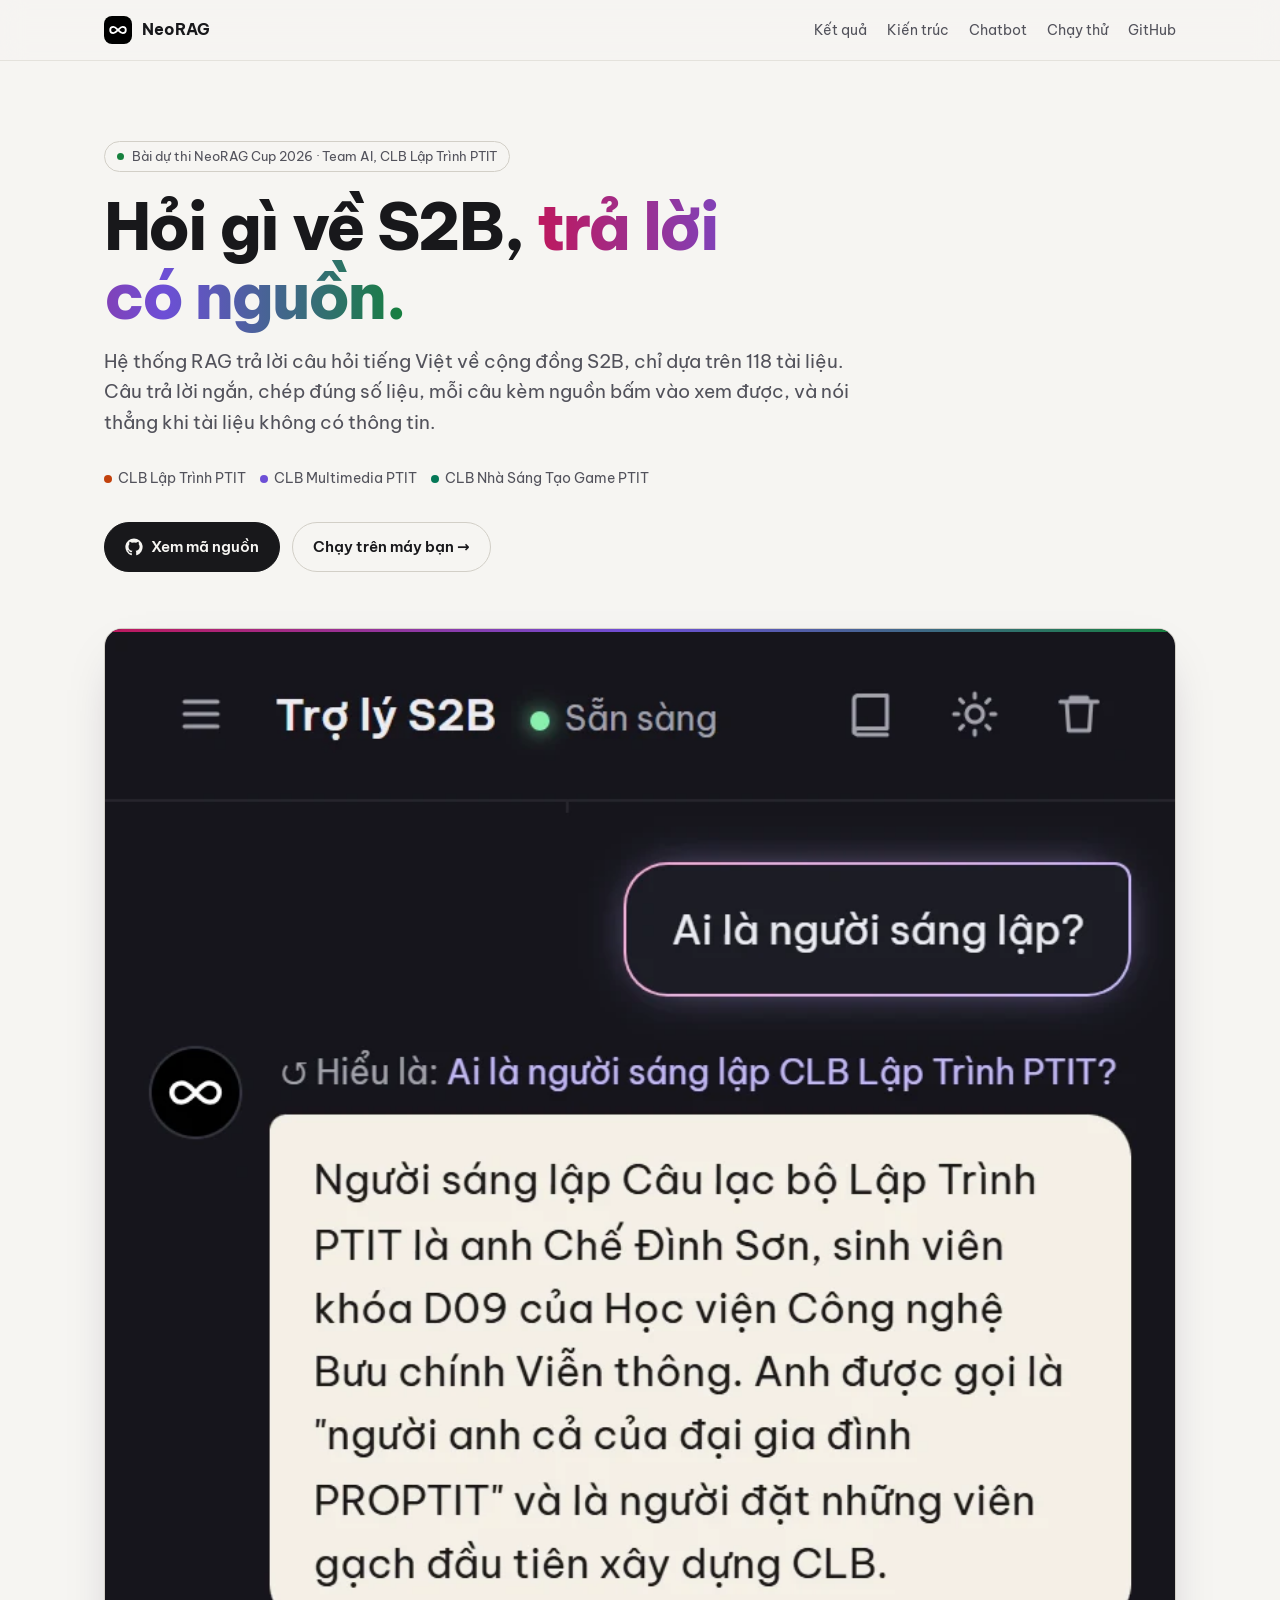
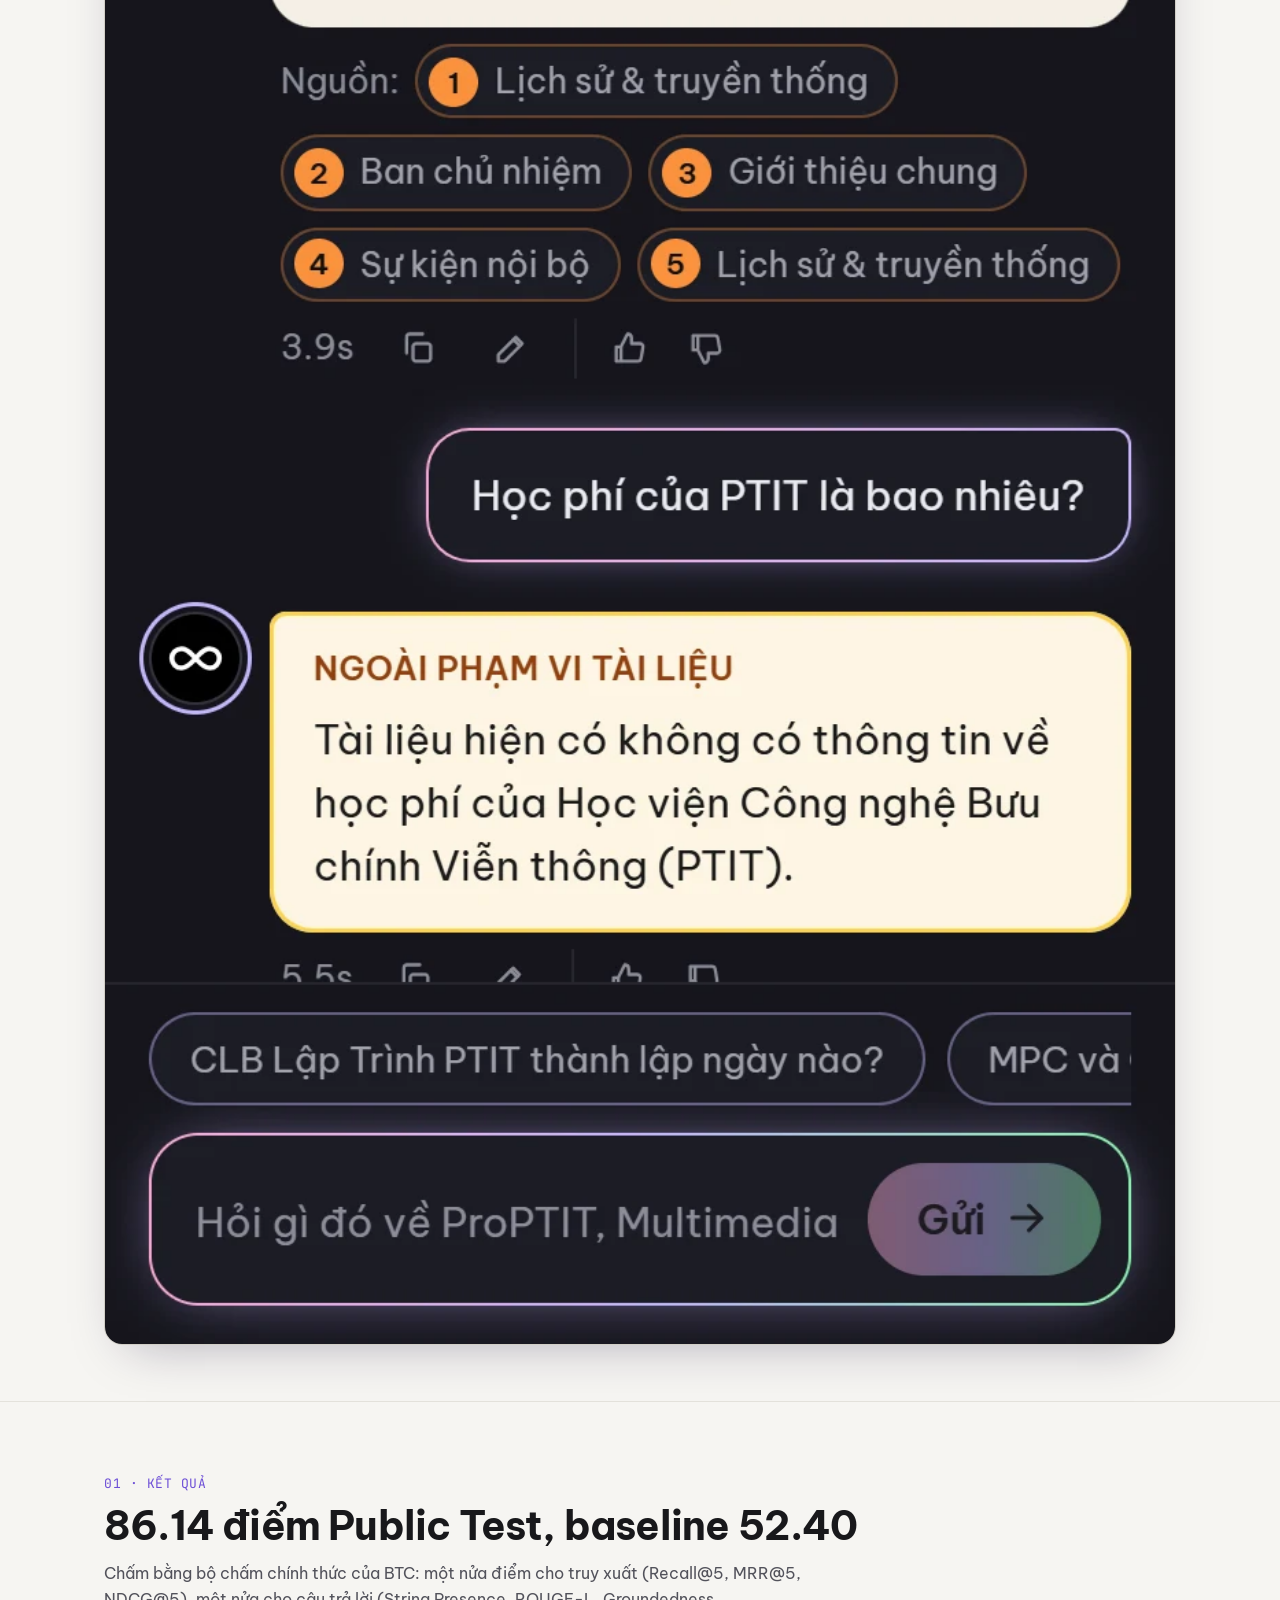
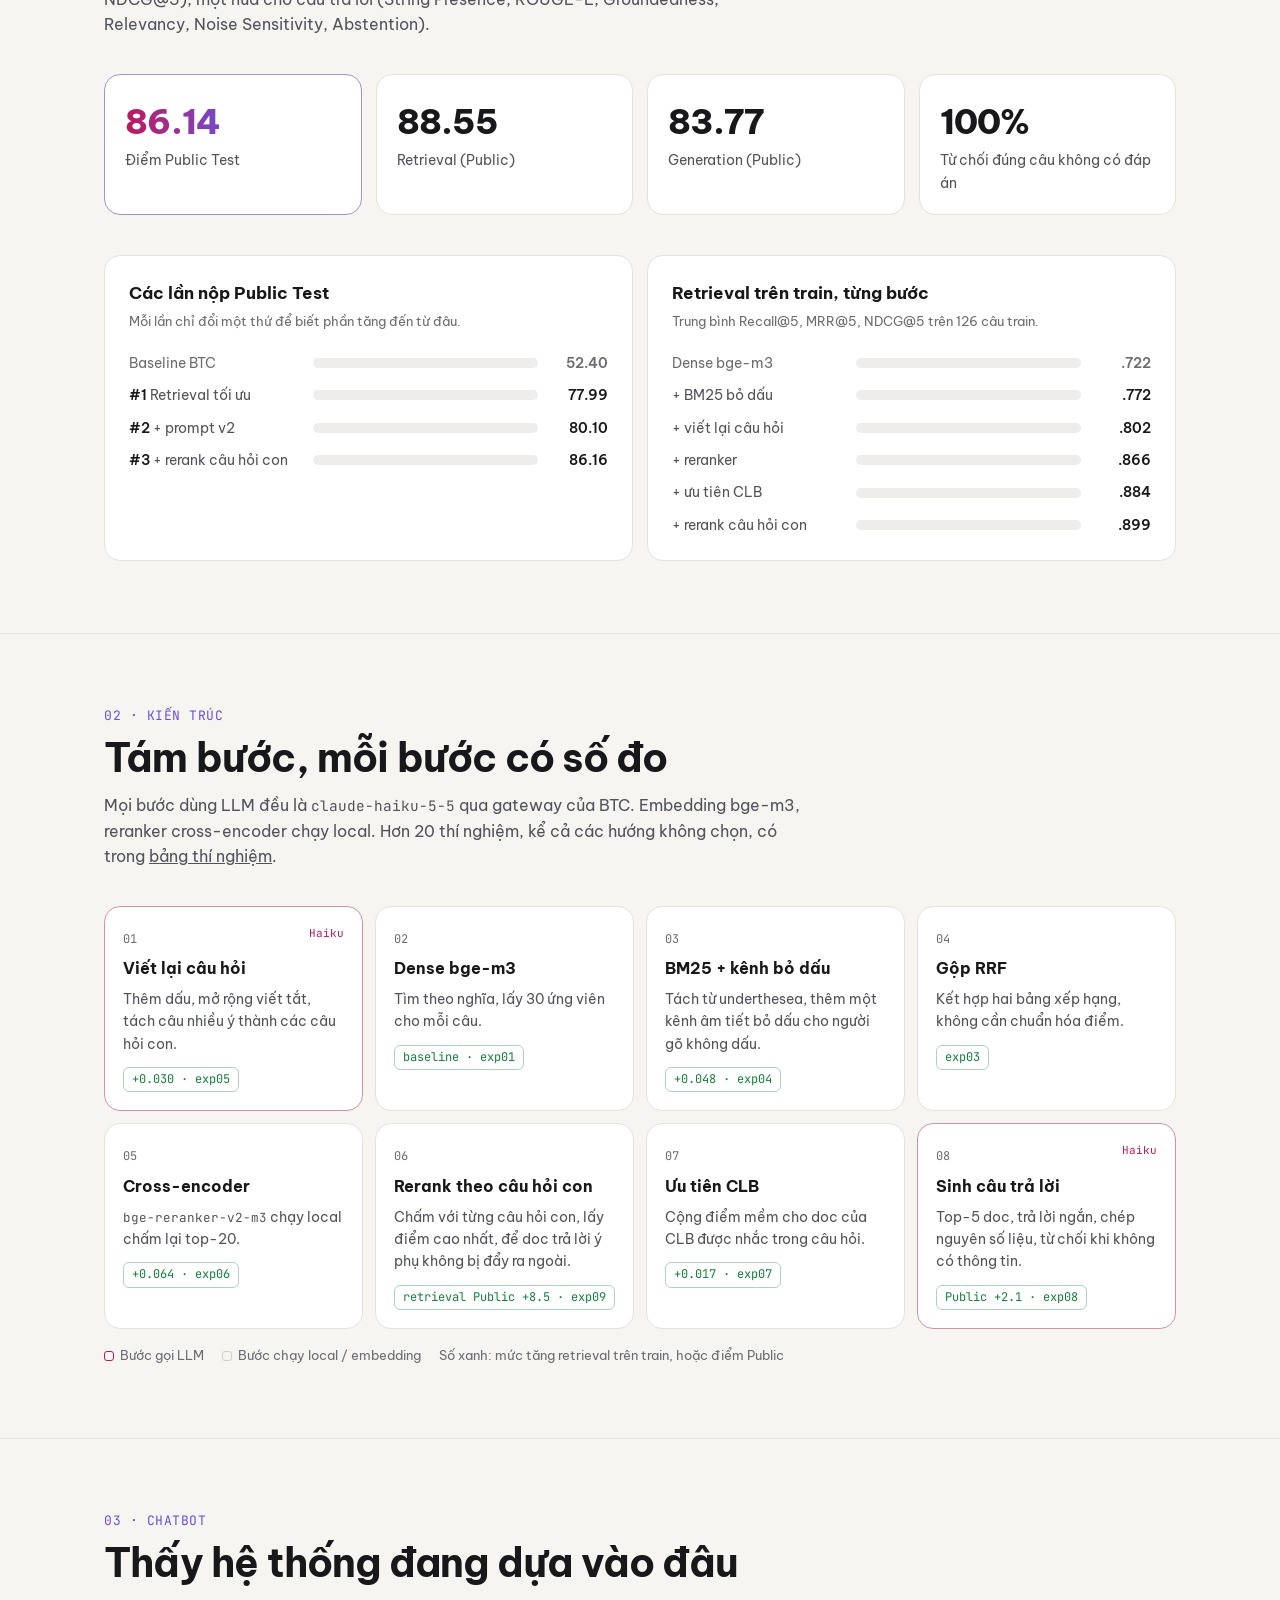
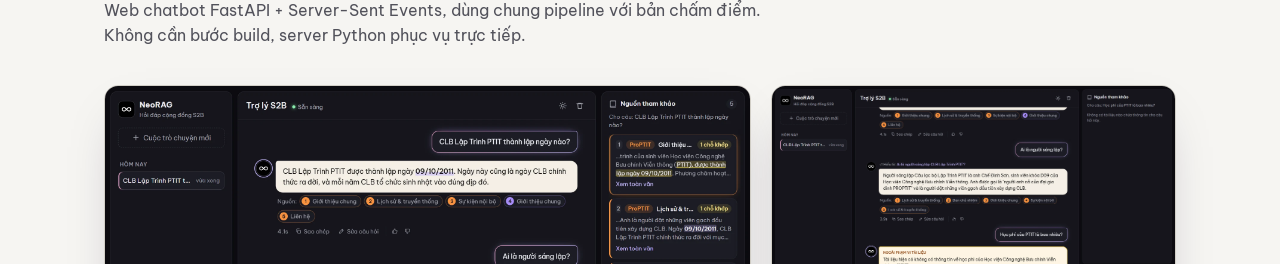
==== docs/index.html @ 8b5085a8 "docs(site): add GitHub Pages landing page with results, architecture and chatbot screenshots" ====
<!doctype html>
<html lang="vi">
<head>
  <meta charset="utf-8">
  <meta name="viewport" content="width=device-width, initial-scale=1">
  <title>NeoRAG · Hỏi đáp cộng đồng S2B</title>
  <meta name="description" content="Hệ thống RAG trả lời câu hỏi tiếng Việt về cộng đồng S2B (ProPTIT, MPC, GCC). Bài dự thi NeoRAG Cup 2026: 86.14 điểm Public Test.">
  <meta property="og:title" content="NeoRAG · Hỏi đáp cộng đồng S2B">
  <meta property="og:description" content="Hybrid retrieval + reranker + Haiku. Public Test 86.14 (baseline 52.40). Chatbot có nguồn trích dẫn, hiểu câu hỏi nối tiếp, từ chối khi không có thông tin.">
  <meta property="og:image" content="site/img/followup.webp">
  <link rel="preconnect" href="https://fonts.googleapis.com">
  <link rel="preconnect" href="https://fonts.gstatic.com" crossorigin>
  <link href="https://fonts.googleapis.com/css2?family=Be+Vietnam+Pro:wght@400;500;600;700;800&family=JetBrains+Mono:wght@400;500&display=swap" rel="stylesheet">
  <!-- Trang tĩnh cho GitHub Pages (Settings → Pages → main /docs). Màu và font dùng lại từ app/static/styles.css. -->
  <style>
    :root {
      --bg: #0b0b0f;
      --panel: #15151c;
      --panel-2: #1b1b24;
      --border: #26262f;
      --border-strong: #34343f;
      --text: #ececf1;
      --text-dim: #a1a1ad;
      --text-mute: #8e8e9c;
      --pink: #f9a8d4;
      --violet: #c4b5fd;
      --mint: #86efac;
      --accent: linear-gradient(90deg, var(--pink), var(--violet), var(--mint));
      --club-proptit: #fb923c;
      --club-mpc: #a78bfa;
      --club-gcc: #34d399;
      --bar-base: #3a3a46;
      --bar: #c4b5fd;
      --code-bg: #101016;
      --shadow: 0 20px 60px -20px rgba(0, 0, 0, 0.7);
      --r: 16px;
      --font: "Be Vietnam Pro", system-ui, -apple-system, "Segoe UI", Roboto, sans-serif;
      --mono: "JetBrains Mono", ui-monospace, Consolas, monospace;
      color-scheme: dark;
    }
    @media (prefers-color-scheme: light) {
      :root {
        --bg: #f6f5f2;
        --panel: #ffffff;
        --panel-2: #faf9f6;
        --border: #e4e2dc;
        --border-strong: #d2cfc7;
        --text: #18181b;
        --text-dim: #52525b;
        --text-mute: #6b6b74;
        --violet: #6d4fd6;
        --mint: #15803d;
        --pink: #be185d;
        --club-proptit: #c2410c;
        --club-mpc: #6d4fd6;
        --club-gcc: #047857;
        --bar-base: #d4d2cb;
        --bar: #6d4fd6;
        --code-bg: #f1efe9;
        --shadow: 0 20px 50px -24px rgba(30, 20, 60, 0.35);
        color-scheme: light;
      }
    }

    * { box-sizing: border-box; }
    html { scroll-behavior: smooth; }
    body {
      margin: 0;
      background: var(--bg);
      color: var(--text);
      font-family: var(--font);
      font-size: 16px;
      line-height: 1.6;
      -webkit-font-smoothing: antialiased;
    }
    a { color: inherit; }
    img { max-width: 100%; height: auto; display: block; }
    .wrap { max-width: 1120px; margin: 0 auto; padding: 0 24px; }

    /* ---------- Thanh điều hướng ---------- */
    .nav {
      position: sticky; top: 0; z-index: 10;
      backdrop-filter: blur(12px);
      background: color-mix(in srgb, var(--bg) 82%, transparent);
      border-bottom: 1px solid var(--border);
    }
    .nav .wrap { display: flex; align-items: center; gap: 24px; height: 60px; }
    .logo { display: flex; align-items: center; gap: 10px; font-weight: 700; text-decoration: none; }
    .logo svg { width: 28px; height: 28px; padding: 5px; border-radius: 8px; background: #000; fill: none; stroke: #fff; stroke-width: 2.4; }
    .nav-links { display: flex; gap: 20px; margin-left: auto; font-size: 14px; }
    .nav-links a { color: var(--text-dim); text-decoration: none; }
    .nav-links a:hover { color: var(--text); }

    /* ---------- Hero ---------- */
    .hero { padding: 80px 0 56px; }
    .eyebrow {
      display: inline-flex; align-items: center; gap: 8px;
      font-size: 13px; color: var(--text-dim);
      border: 1px solid var(--border-strong); border-radius: 999px; padding: 4px 12px;
    }
    .eyebrow .dot { width: 7px; height: 7px; border-radius: 50%; background: var(--mint); }
    h1 {
      font-size: clamp(36px, 6vw, 64px); line-height: 1.08; letter-spacing: -0.03em;
      margin: 20px 0 16px; font-weight: 800; max-width: 14ch;
    }
    h1 .grad { background: var(--accent); -webkit-background-clip: text; background-clip: text; color: transparent; }
    .lead { font-size: 19px; color: var(--text-dim); max-width: 58ch; margin: 0 0 28px; }
    .clubs { display: inline-flex; gap: 14px; flex-wrap: wrap; font-size: 14px; color: var(--text-dim); margin-bottom: 32px; }
    .clubs span::before { content: ""; display: inline-block; width: 8px; height: 8px; border-radius: 50%; margin-right: 6px; background: var(--c); }
    .cta { display: flex; gap: 12px; flex-wrap: wrap; }
    .btn {
      display: inline-flex; align-items: center; gap: 8px;
      padding: 12px 20px; border-radius: 999px; font-weight: 600; font-size: 15px; text-decoration: none;
      border: 1px solid var(--border-strong); transition: border-color .15s, transform .15s;
    }
    .btn:hover { border-color: var(--text-mute); transform: translateY(-1px); }
    .btn.primary { background: var(--text); color: var(--bg); border-color: var(--text); }
    .btn svg { width: 18px; height: 18px; }

    .hero-shot {
      margin-top: 56px; border-radius: 18px; overflow: hidden;
      border: 1px solid var(--border-strong); box-shadow: var(--shadow);
      position: relative;
    }
    .hero-shot::before {
      content: ""; position: absolute; inset: 0 0 auto 0; height: 3px; background: var(--accent);
    }

    /* ---------- Section ---------- */
    section { padding: 72px 0; border-top: 1px solid var(--border); }
    .kicker { font-family: var(--mono); font-size: 13px; color: var(--violet); letter-spacing: 0.04em; }
    h2 { font-size: clamp(28px, 4vw, 40px); letter-spacing: -0.02em; line-height: 1.15; margin: 8px 0 12px; }
    .sub { color: var(--text-dim); max-width: 64ch; margin: 0 0 36px; }

    /* ---------- Kết quả ---------- */
    .stats { display: grid; grid-template-columns: repeat(4, 1fr); gap: 14px; margin-bottom: 40px; }
    .stat { background: var(--panel); border: 1px solid var(--border); border-radius: var(--r); padding: 20px; }
    .stat .v { font-size: 34px; font-weight: 800; letter-spacing: -0.02em; font-variant-numeric: tabular-nums; }
    .stat .l { color: var(--text-dim); font-size: 14px; }
    .stat.hl { border-color: color-mix(in srgb, var(--violet) 55%, var(--border)); }
    .stat.hl .v { background: var(--accent); -webkit-background-clip: text; background-clip: text; color: transparent; }

    .card { background: var(--panel); border: 1px solid var(--border); border-radius: var(--r); padding: 24px; }
    .card h3 { margin: 0 0 4px; font-size: 17px; }
    .card .note { color: var(--text-mute); font-size: 13px; margin: 0 0 20px; }
    .bars { display: grid; gap: 10px; }
    .bar-row { display: grid; grid-template-columns: 210px 1fr 56px; gap: 14px; align-items: center; font-size: 14px; }
    .bar-row .name { color: var(--text-dim); }
    .bar-row .name b { color: var(--text); font-weight: 600; }
    .track { height: 10px; border-radius: 999px; background: color-mix(in srgb, var(--bar-base) 40%, transparent); overflow: hidden; }
    .fill { height: 100%; width: var(--w); border-radius: 999px; background: var(--bar-base); }
    .bar-row.final .fill { background: var(--accent); }
    .bar-row .num { text-align: right; font-variant-numeric: tabular-nums; font-weight: 600; }
    .bar-row.base .num, .bar-row.base .name { color: var(--text-mute); }
    .two { display: grid; grid-template-columns: 1fr 1fr; gap: 14px; }
    .two .bar-row { grid-template-columns: 170px 1fr 56px; }

    /* ---------- Kiến trúc ---------- */
    .flow { display: grid; grid-template-columns: repeat(4, 1fr); gap: 12px; counter-reset: step; }
    .step {
      background: var(--panel); border: 1px solid var(--border); border-radius: var(--r);
      padding: 18px; position: relative; counter-increment: step;
    }
    .step::before {
      content: counter(step, decimal-leading-zero); font-family: var(--mono); font-size: 12px; color: var(--text-mute);
    }
    .step h4 { margin: 6px 0 6px; font-size: 16px; }
    .step p { margin: 0; color: var(--text-dim); font-size: 14px; }
    .step .delta {
      display: inline-block; margin-top: 12px; font-family: var(--mono); font-size: 12px;
      color: var(--mint); border: 1px solid color-mix(in srgb, var(--mint) 35%, transparent); border-radius: 6px; padding: 2px 8px;
    }
    .step.llm { border-color: color-mix(in srgb, var(--pink) 40%, var(--border)); }
    .step.llm .tag { float: right; font-size: 11px; color: var(--pink); font-family: var(--mono); }
    .legend { display: flex; gap: 18px; flex-wrap: wrap; font-size: 13px; color: var(--text-mute); margin-top: 16px; }
    .legend i { display: inline-block; width: 10px; height: 10px; border-radius: 3px; margin-right: 6px; vertical-align: -1px; border: 1px solid var(--c); }

    /* ---------- Chatbot ---------- */
    .gallery { display: grid; grid-template-columns: 1.6fr 1fr; gap: 20px; align-items: start; }
    figure { margin: 0; }
    figure img { border-radius: 14px; border: 1px solid var(--border-strong); box-shadow: var(--shadow); }
    figcaption { margin-top: 12px; font-size: 14px; color: var(--text-dim); }
    figcaption b { color: var(--text); }
    .stack { display: grid; gap: 20px; }
    .phone { display: grid; grid-template-columns: 220px 1fr; gap: 24px; align-items: center; }
    .phone img { border-radius: 26px; }
    .feat { list-style: none; padding: 0; margin: 0; display: grid; gap: 12px; }
    .feat li { padding-left: 26px; position: relative; color: var(--text-dim); font-size: 15px; }
    .feat li::before { content: ""; position: absolute; left: 0; top: 8px; width: 12px; height: 12px; border-radius: 4px; background: var(--accent); }
    .feat b { color: var(--text); font-weight: 600; }
    .lat { margin-top: 28px; }
    table { width: 100%; border-collapse: collapse; font-size: 14px; }
    th, td { text-align: left; padding: 10px 12px; border-bottom: 1px solid var(--border); }
    th { color: var(--text-mute); font-weight: 500; }
    td.n { font-variant-numeric: tabular-nums; white-space: nowrap; }

    /* ---------- Chạy thử ---------- */
    .run { display: grid; grid-template-columns: repeat(3, 1fr); gap: 14px; }
    .run h3 { font-size: 16px; margin: 0 0 10px; }
    pre {
      margin: 0; background: var(--code-bg); border: 1px solid var(--border); border-radius: 12px;
      padding: 14px 16px; overflow-x: auto; font-family: var(--mono); font-size: 13px; line-height: 1.7;
    }
    pre .c { color: var(--text-mute); }
    .run p { color: var(--text-dim); font-size: 14px; margin: 12px 0 0; overflow-wrap: anywhere; }
    /* ô grid mặc định min-width: auto → khối <pre> dài kéo cột rộng ra ngoài màn hình điện thoại */
    .run > *, .two > *, .gallery > *, .phone > * { min-width: 0; }
    code { font-family: var(--mono); font-size: 0.9em; }

    /* ---------- Footer ---------- */
    footer { border-top: 1px solid var(--border); padding: 40px 0 56px; color: var(--text-mute); font-size: 14px; }
    footer .wrap { display: flex; flex-wrap: wrap; gap: 16px 32px; justify-content: space-between; }
    footer nav { display: flex; flex-wrap: wrap; gap: 8px 20px; }
    footer a { color: var(--text-dim); text-decoration: none; }
    footer a:hover { color: var(--text); }

    /* ---------- Responsive ---------- */
    @media (max-width: 920px) {
      .stats { grid-template-columns: repeat(2, 1fr); }
      .flow { grid-template-columns: repeat(2, 1fr); }
      .gallery, .two, .run { grid-template-columns: 1fr; }
    }
    @media (max-width: 600px) {
      .wrap { padding: 0 16px; }
      .nav-links { display: none; }
      .hero { padding: 48px 0 40px; }
      .hero-shot { margin-top: 40px; }
      .hero-shot img { max-height: 560px; width: 100%; object-fit: cover; object-position: top; }
      .lead { font-size: 17px; }
      section { padding: 56px 0; }
      .flow { grid-template-columns: 1fr; }
      .bar-row, .two .bar-row { grid-template-columns: 1fr 48px; gap: 4px 10px; }
      .bar-row .name { grid-column: 1 / -1; }
      .phone { grid-template-columns: 1fr; }
      .phone img { max-width: 240px; margin: 0 auto; }
      .stat .v { font-size: 28px; }
      th:nth-child(3), td:nth-child(3) { display: none; }
    }
    @media (prefers-reduced-motion: reduce) {
      html { scroll-behavior: auto; }
      .btn { transition: none; }
    }
  </style>
</head>
<body>
  <svg width="0" height="0" style="position:absolute" aria-hidden="true">
    <symbol id="logo" viewBox="0 0 24 24"><path d="M18.2 7.8a4.2 4.2 0 1 1 0 8.4c-2.9 0-4.6-2.6-6.2-4.2-1.6-1.6-3.3-4.2-6.2-4.2a4.2 4.2 0 1 0 0 8.4c2.9 0 4.6-2.6 6.2-4.2 1.6-1.6 3.3-4.2 6.2-4.2Z"/></symbol>
  </svg>

  <header class="nav">
    <div class="wrap">
      <a class="logo" href="#"><svg><use href="#logo"/></svg>NeoRAG</a>
      <nav class="nav-links" aria-label="Mục lục">
        <a href="#ket-qua">Kết quả</a>
        <a href="#kien-truc">Kiến trúc</a>
        <a href="#chatbot">Chatbot</a>
        <a href="#chay-thu">Chạy thử</a>
        <a href="https://github.com/Luffyreals/NeoRAG-Cup-2026">GitHub</a>
      </nav>
    </div>
  </header>

  <main>
    <div class="hero">
      <div class="wrap">
        <span class="eyebrow"><span class="dot"></span>Bài dự thi NeoRAG Cup 2026 · Team AI, CLB Lập Trình PTIT</span>
        <h1>Hỏi gì về S2B, <span class="grad">trả lời có nguồn.</span></h1>
        <p class="lead">Hệ thống RAG trả lời câu hỏi tiếng Việt về cộng đồng S2B, chỉ dựa trên 118 tài liệu. Câu trả lời ngắn, chép đúng số liệu, mỗi câu kèm nguồn bấm vào xem được, và nói thẳng khi tài liệu không có thông tin.</p>
        <div class="clubs">
          <span style="--c: var(--club-proptit)">CLB Lập Trình PTIT</span>
          <span style="--c: var(--club-mpc)">CLB Multimedia PTIT</span>
          <span style="--c: var(--club-gcc)">CLB Nhà Sáng Tạo Game PTIT</span>
        </div>
        <div class="cta">
          <a class="btn primary" href="https://github.com/Luffyreals/NeoRAG-Cup-2026">
            <svg viewBox="0 0 24 24" fill="currentColor" aria-hidden="true"><path d="M12 .5a11.5 11.5 0 0 0-3.64 22.41c.58.1.79-.25.79-.56v-2c-3.2.7-3.88-1.54-3.88-1.54-.52-1.33-1.28-1.69-1.28-1.69-1.05-.72.08-.7.08-.7 1.16.08 1.77 1.19 1.77 1.19 1.03 1.77 2.71 1.26 3.37.96.1-.75.4-1.26.73-1.55-2.56-.29-5.25-1.28-5.25-5.69 0-1.26.45-2.29 1.19-3.1-.12-.29-.52-1.46.11-3.05 0 0 .97-.31 3.17 1.18a11 11 0 0 1 5.77 0c2.2-1.49 3.17-1.18 3.17-1.18.63 1.59.23 2.76.11 3.05.74.81 1.19 1.84 1.19 3.1 0 4.42-2.7 5.39-5.27 5.68.41.36.78 1.06.78 2.14v3.17c0 .31.21.67.8.56A11.5 11.5 0 0 0 12 .5Z"/></svg>
            Xem mã nguồn
          </a>
          <a class="btn" href="#chay-thu">Chạy trên máy bạn →</a>
        </div>
        <div class="hero-shot">
          <picture>
          <source media="(max-width: 600px)" srcset="site/img/mobile.webp" width="780" height="1688">
          <img src="site/img/followup.webp" width="2160" height="1350" alt="Giao diện chatbot NeoRAG: câu hỏi nối tiếp 'Ai là người sáng lập?' được hiểu thành 'Ai là người sáng lập CLB Lập Trình PTIT?', kèm chip nguồn, panel tài liệu tô sáng và panel hiệu năng">
          </picture>
        </div>
      </div>
    </div>

    <!-- ===================== Kết quả ===================== -->
    <section id="ket-qua">
      <div class="wrap">
        <div class="kicker">01 · KẾT QUẢ</div>
        <h2>86.14 điểm Public Test, baseline 52.40</h2>
        <p class="sub">Chấm bằng bộ chấm chính thức của BTC: một nửa điểm cho truy xuất (Recall@5, MRR@5, NDCG@5), một nửa cho câu trả lời (String Presence, ROUGE-L, Groundedness, Relevancy, Noise Sensitivity, Abstention).</p>

        <div class="stats">
          <div class="stat hl"><div class="v">86.14</div><div class="l">Điểm Public Test</div></div>
          <div class="stat"><div class="v">88.55</div><div class="l">Retrieval (Public)</div></div>
          <div class="stat"><div class="v">83.77</div><div class="l">Generation (Public)</div></div>
          <div class="stat"><div class="v">100%</div><div class="l">Từ chối đúng câu không có đáp án</div></div>
        </div>

        <div class="two">
          <div class="card">
            <h3>Các lần nộp Public Test</h3>
            <p class="note">Mỗi lần chỉ đổi một thứ để biết phần tăng đến từ đâu.</p>
            <div class="bars">
              <div class="bar-row base"><span class="name">Baseline BTC</span><span class="track"><span class="fill" style="--w:52.4%"></span></span><span class="num">52.40</span></div>
              <div class="bar-row"><span class="name"><b>#1</b> Retrieval tối ưu</span><span class="track"><span class="fill" style="--w:77.99%"></span></span><span class="num">77.99</span></div>
              <div class="bar-row"><span class="name"><b>#2</b> + prompt v2</span><span class="track"><span class="fill" style="--w:80.1%"></span></span><span class="num">80.10</span></div>
              <div class="bar-row final"><span class="name"><b>#3</b> + rerank câu hỏi con</span><span class="track"><span class="fill" style="--w:86.16%"></span></span><span class="num">86.16</span></div>
            </div>
          </div>
          <div class="card">
            <h3>Retrieval trên train, từng bước</h3>
            <p class="note">Trung bình Recall@5, MRR@5, NDCG@5 trên 126 câu train.</p>
            <div class="bars">
              <div class="bar-row base"><span class="name">Dense bge-m3</span><span class="track"><span class="fill" style="--w:72.18%"></span></span><span class="num">.722</span></div>
              <div class="bar-row"><span class="name">+ BM25 bỏ dấu</span><span class="track"><span class="fill" style="--w:77.19%"></span></span><span class="num">.772</span></div>
              <div class="bar-row"><span class="name">+ viết lại câu hỏi</span><span class="track"><span class="fill" style="--w:80.19%"></span></span><span class="num">.802</span></div>
              <div class="bar-row"><span class="name">+ reranker</span><span class="track"><span class="fill" style="--w:86.63%"></span></span><span class="num">.866</span></div>
              <div class="bar-row"><span class="name">+ ưu tiên CLB</span><span class="track"><span class="fill" style="--w:88.35%"></span></span><span class="num">.884</span></div>
              <div class="bar-row final"><span class="name">+ rerank câu hỏi con</span><span class="track"><span class="fill" style="--w:89.92%"></span></span><span class="num">.899</span></div>
            </div>
          </div>
        </div>
      </div>
    </section>

    <!-- ===================== Kiến trúc ===================== -->
    <section id="kien-truc">
      <div class="wrap">
        <div class="kicker">02 · KIẾN TRÚC</div>
        <h2>Tám bước, mỗi bước có số đo</h2>
        <p class="sub">Mọi bước dùng LLM đều là <code>claude-haiku-5-5</code> qua gateway của BTC. Embedding bge-m3, reranker cross-encoder chạy local. Hơn 20 thí nghiệm, kể cả các hướng không chọn, có trong <a href="https://github.com/Luffyreals/NeoRAG-Cup-2026/blob/main/docs/experiments.md">bảng thí nghiệm</a>.</p>

        <div class="flow">
          <div class="step llm"><span class="tag">Haiku</span><h4>Viết lại câu hỏi</h4><p>Thêm dấu, mở rộng viết tắt, tách câu nhiều ý thành các câu hỏi con.</p><span class="delta">+0.030 · exp05</span></div>
          <div class="step"><h4>Dense bge-m3</h4><p>Tìm theo nghĩa, lấy 30 ứng viên cho mỗi câu.</p><span class="delta">baseline · exp01</span></div>
          <div class="step"><h4>BM25 + kênh bỏ dấu</h4><p>Tách từ underthesea, thêm một kênh âm tiết bỏ dấu cho người gõ không dấu.</p><span class="delta">+0.048 · exp04</span></div>
          <div class="step"><h4>Gộp RRF</h4><p>Kết hợp hai bảng xếp hạng, không cần chuẩn hóa điểm.</p><span class="delta">exp03</span></div>
          <div class="step"><h4>Cross-encoder</h4><p><code>bge-reranker-v2-m3</code> chạy local chấm lại top-20.</p><span class="delta">+0.064 · exp06</span></div>
          <div class="step"><h4>Rerank theo câu hỏi con</h4><p>Chấm với từng câu hỏi con, lấy điểm cao nhất, để doc trả lời ý phụ không bị đẩy ra ngoài.</p><span class="delta">retrieval Public +8.5 · exp09</span></div>
          <div class="step"><h4>Ưu tiên CLB</h4><p>Cộng điểm mềm cho doc của CLB được nhắc trong câu hỏi.</p><span class="delta">+0.017 · exp07</span></div>
          <div class="step llm"><span class="tag">Haiku</span><h4>Sinh câu trả lời</h4><p>Top-5 doc, trả lời ngắn, chép nguyên số liệu, từ chối khi không có thông tin.</p><span class="delta">Public +2.1 · exp08</span></div>
        </div>
        <div class="legend">
          <span><i style="--c: var(--pink)"></i>Bước gọi LLM</span>
          <span><i style="--c: var(--border-strong)"></i>Bước chạy local / embedding</span>
          <span>Số xanh: mức tăng retrieval trên train, hoặc điểm Public</span>
        </div>
      </div>
    </section>

    <!-- ===================== Chatbot ===================== -->
    <section id="chatbot">
      <div class="wrap">
        <div class="kicker">03 · CHATBOT</div>
        <h2>Thấy hệ thống đang dựa vào đâu</h2>
        <p class="sub">Web chatbot FastAPI + Server-Sent Events, dùng chung pipeline với bản chấm điểm. Không cần bước build, server Python phục vụ trực tiếp.</p>

        <div class="gallery">
          <figure>
            <img src="site/img/sources.webp" width="2160" height="1350" loading="lazy" alt="Panel nguồn tham khảo: các đoạn trong tài liệu trùng với câu trả lời được tô vàng, số liệu 09/10/2011 được tô tím">
            <figcaption><b>Bấm chip nguồn</b> để mở đúng đoạn tài liệu đã đưa vào prompt. Chữ trùng với câu trả lời được tô sáng.</figcaption>
          </figure>
          <div class="stack">
            <figure>
              <img src="site/img/no-info.webp" width="2160" height="1350" loading="lazy" alt="Câu hỏi về học phí PTIT nhận câu trả lời 'Ngoài phạm vi tài liệu', không có nguồn nào">
              <figcaption><b>Ngoài phạm vi thì từ chối</b>, không đoán và không hiện nguồn.</figcaption>
            </figure>
            <ul class="feat">
              <li><b>Nguồn đến trước chữ:</b> panel tài liệu hiện ngay khi truy xuất xong.</li>
              <li><b>Hiểu câu hỏi nối tiếp:</b> "Ai là người sáng lập?" được viết lại theo lịch sử chat.</li>
              <li><b>Panel hiệu năng:</b> thời gian từng bước của mỗi câu trả lời.</li>
              <li><b>Lỗi dễ hiểu:</b> gateway, mất mạng, hết hạn mức, kèm nút Thử lại.</li>
            </ul>
          </div>
        </div>

        <div class="phone" style="margin-top:48px">
          <img src="site/img/mobile.webp" width="780" height="1688" loading="lazy" alt="Chatbot trên màn hình điện thoại">
          <div>
            <h3 style="margin:0 0 8px">Chạy tốt trên điện thoại</h3>
            <p style="color:var(--text-dim);margin:0">Trên màn hình hẹp, lịch sử và nguồn chuyển thành ngăn kéo. Lịch sử chat lưu trong trình duyệt, không cần đăng nhập.</p>
            <div class="lat">
              <table>
                <thead><tr><th>Loại câu</th><th>Tổng thời gian</th><th>Bước lâu nhất</th></tr></thead>
                <tbody>
                  <tr><td>Đã có trong cache LLM</td><td class="n">1.3–4.3 s</td><td>Xếp hạng lại</td></tr>
                  <tr><td>Câu mới</td><td class="n">8–13 s</td><td>Xếp hạng lại, viết lại câu hỏi</td></tr>
                  <tr><td>Câu nối tiếp mới</td><td class="n">11–13 s</td><td>Thêm bước hiểu ngữ cảnh</td></tr>
                </tbody>
              </table>
              <p style="color:var(--text-mute);font-size:13px;margin:10px 0 0">Đo trên laptop CPU i7-12800H, cấu hình chatbot <code>configs/demo.toml</code> (reranker int8, top-10).</p>
            </div>
          </div>
        </div>
      </div>
    </section>

    <!-- ===================== Chạy thử ===================== -->
    <section id="chay-thu">
      <div class="wrap">
        <div class="kicker">04 · CHẠY THỬ</div>
        <h2>Ba lệnh để chạy trên máy bạn</h2>
        <p class="sub">Cần Python 3.10+ và key gateway của cuộc thi. Chatbot cần server Python và key nên không chạy trực tiếp trên trang này.</p>
        <div class="run">
          <div>
            <h3>1. Cài đặt</h3>
<pre><span class="c"># Windows; macOS/Linux dùng source .venv/bin/activate</span>
python -m venv .venv
.venv\Scripts\activate
python scripts/install.py --local
copy .env.example .env</pre>
            <p>Điền key vào <code>.env</code>. Lần đầu sẽ tải reranker khoảng 2 GB.</p>
          </div>
          <div>
            <h3>2. Chatbot</h3>
<pre>python app/server.py
<span class="c"># mở http://127.0.0.1:8000</span></pre>
            <p>Đợi dòng <code>Uvicorn running</code>. Bản dự phòng: <code>python -m streamlit run app/chat.py</code>.</p>
          </div>
          <div>
            <h3>3. Chấm điểm</h3>
<pre>neorag run train --no-judge
neorag run public_test</pre>
            <p>Mặc định chạy <code>MyPipeline</code> với <code>configs/pipeline.toml</code>. Báo cáo ở <code>outputs/eval_*/</code>.</p>
          </div>
        </div>
      </div>
    </section>
  </main>

  <footer>
    <div class="wrap">
      <div>NeoRAG Cup 2026 · Mã nguồn MIT. Starter kit và bộ chấm do Team AI, CLB Lập Trình PTIT cung cấp.</div>
      <nav aria-label="Tài liệu">
        <a href="https://github.com/Luffyreals/NeoRAG-Cup-2026#readme">README</a>
        <a href="https://github.com/Luffyreals/NeoRAG-Cup-2026/blob/main/docs/experiments.md">Thí nghiệm</a>
        <a href="https://github.com/Luffyreals/NeoRAG-Cup-2026/blob/main/docs/demo.md">Kịch bản demo</a>
        <a href="https://github.com/Luffyreals/NeoRAG-Cup-2026/blob/main/docs/rules.md">Quy định</a>
      </nav>
    </div>
  </footer>
</body>
</html>
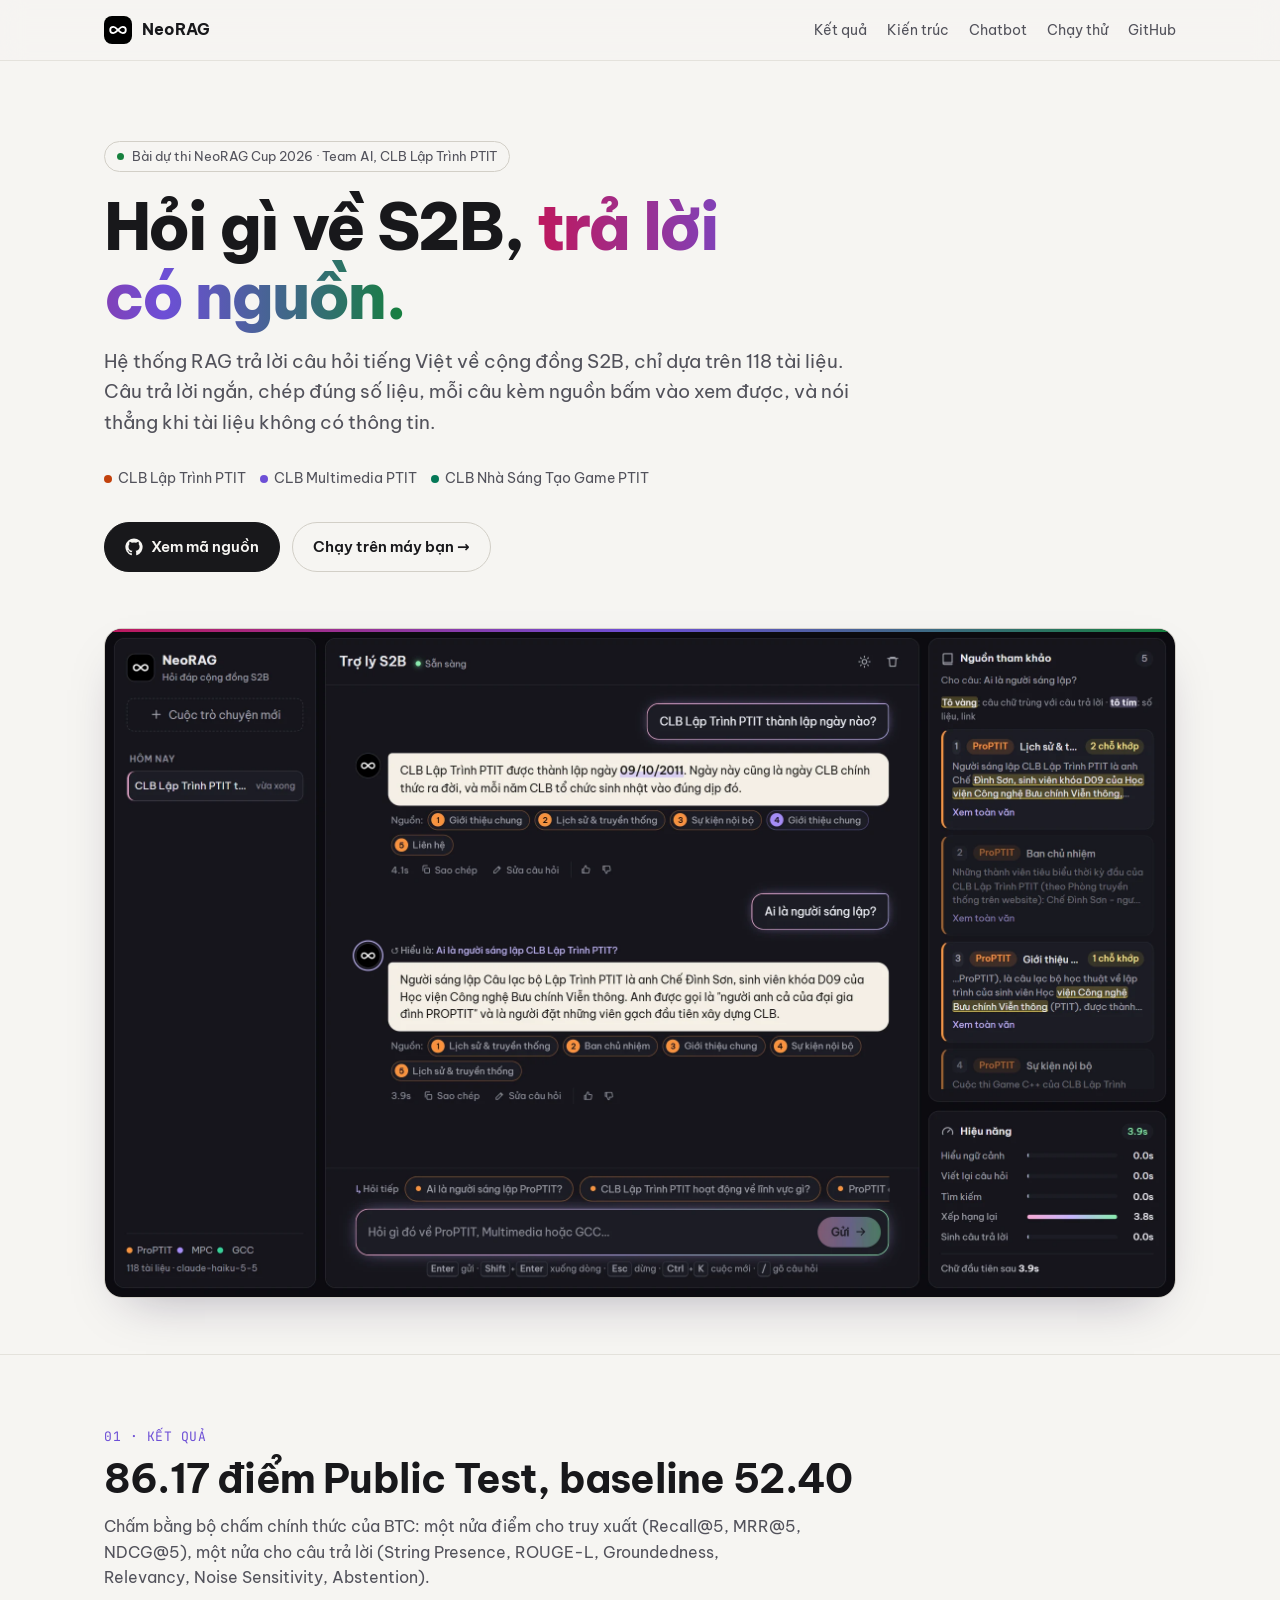
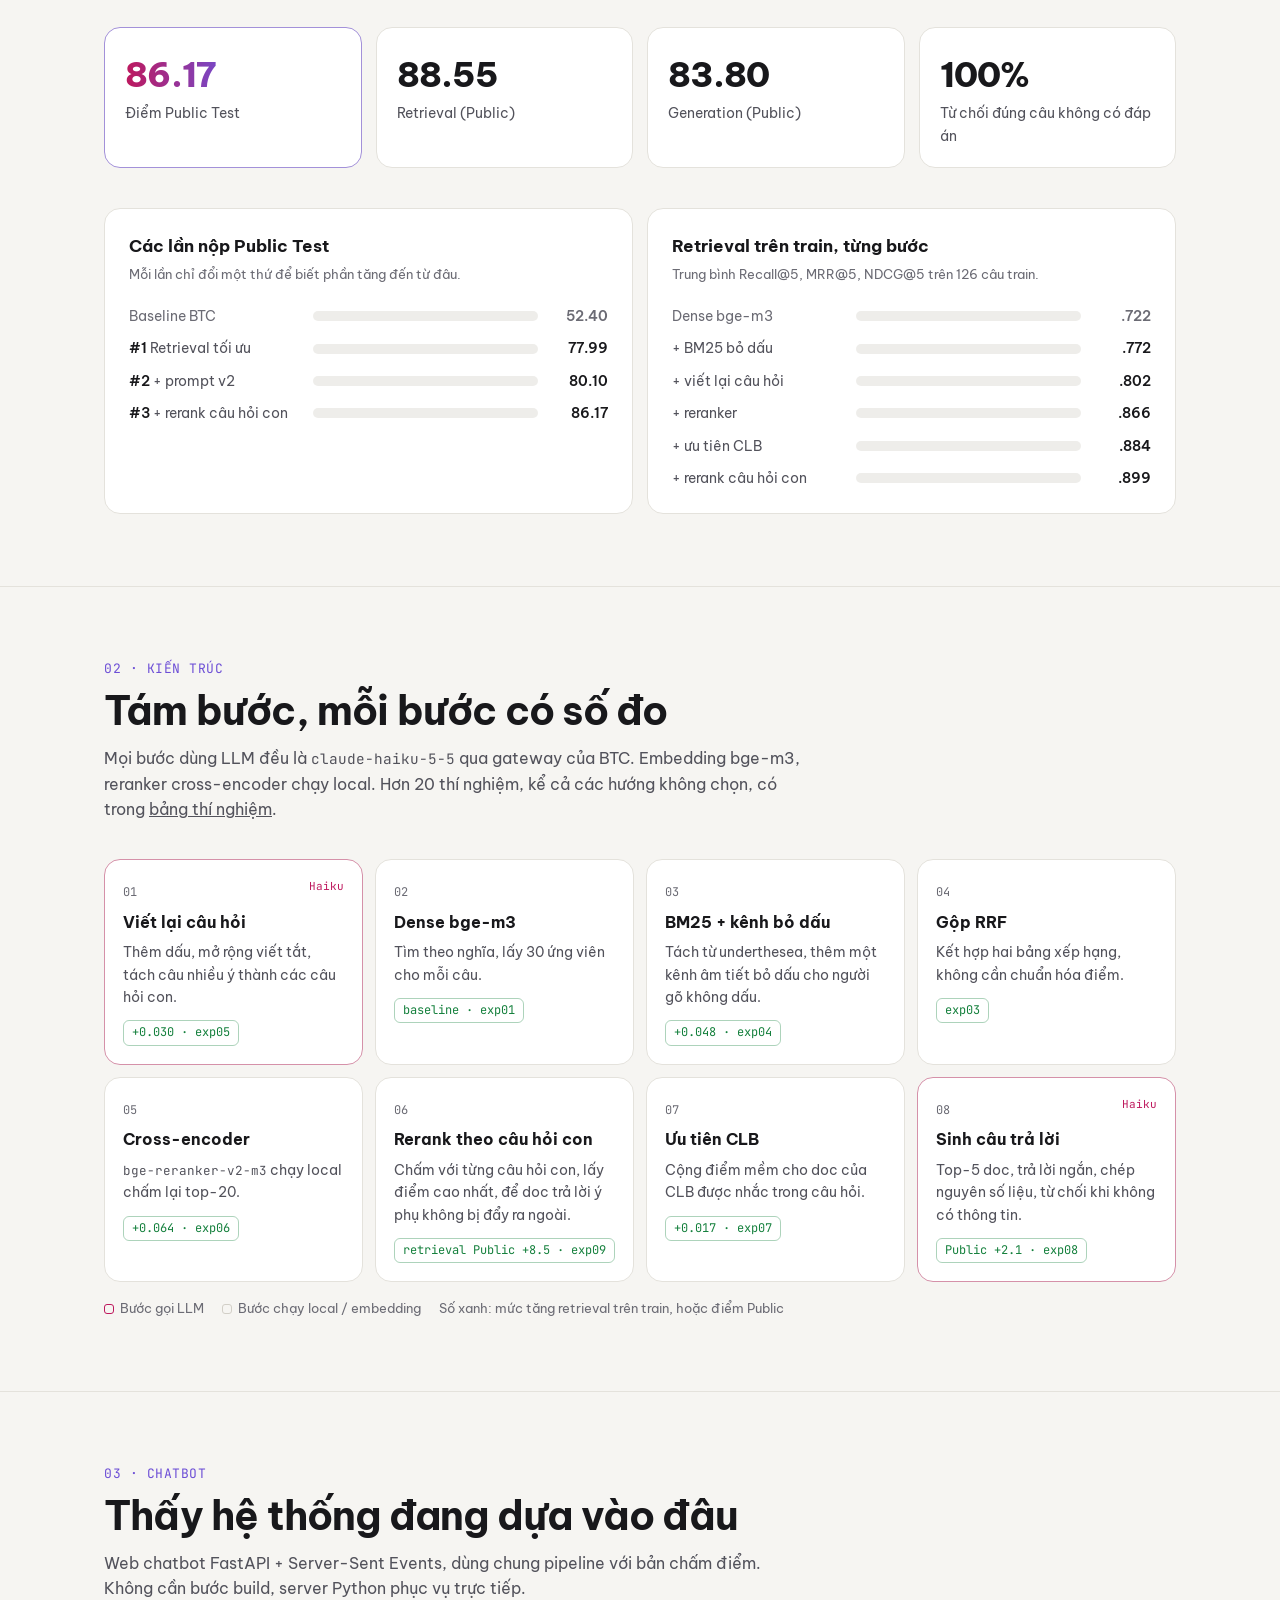
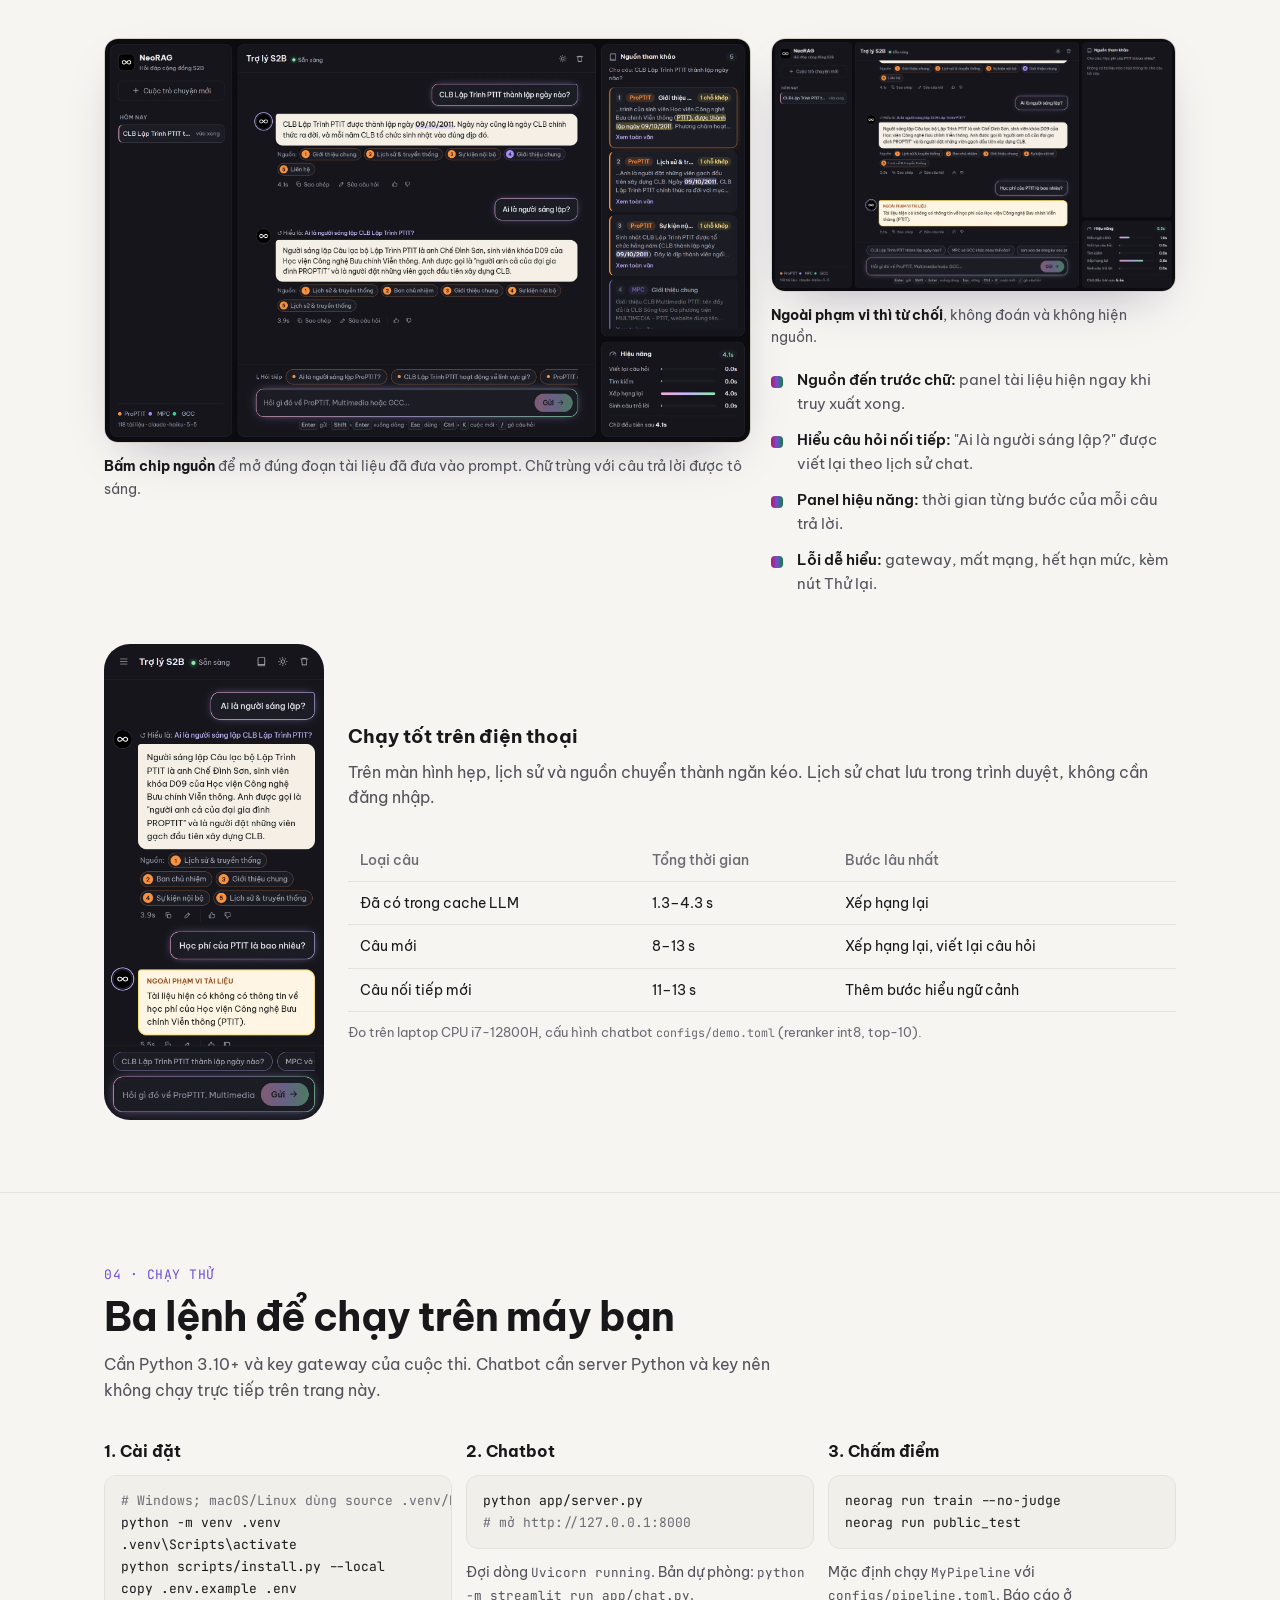
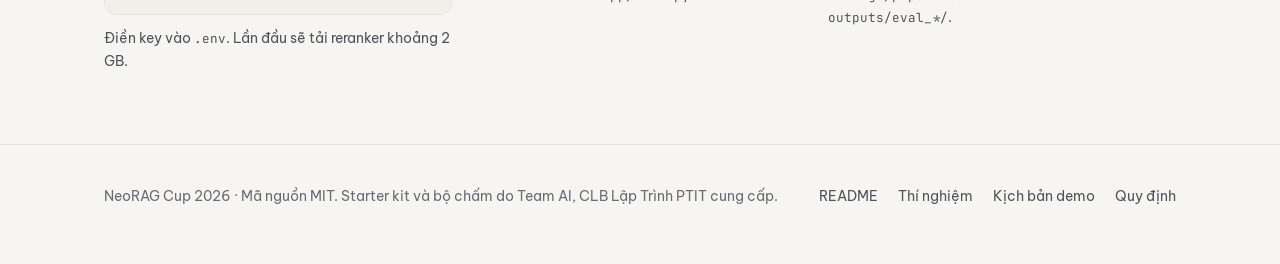
==== commit abffca58: "docs: cập nhật điểm benchmark 86.17 trên trang web" ====
--- a/docs/index.html
+++ b/docs/index.html
@@ -4,9 +4,9 @@
   <meta charset="utf-8">
   <meta name="viewport" content="width=device-width, initial-scale=1">
   <title>NeoRAG · Hỏi đáp cộng đồng S2B</title>
-  <meta name="description" content="Hệ thống RAG trả lời câu hỏi tiếng Việt về cộng đồng S2B (ProPTIT, MPC, GCC). Bài dự thi NeoRAG Cup 2026: 86.14 điểm Public Test.">
+  <meta name="description" content="Hệ thống RAG trả lời câu hỏi tiếng Việt về cộng đồng S2B (ProPTIT, MPC, GCC). Bài dự thi NeoRAG Cup 2026: 86.17 điểm Public Test.">
   <meta property="og:title" content="NeoRAG · Hỏi đáp cộng đồng S2B">
-  <meta property="og:description" content="Hybrid retrieval + reranker + Haiku. Public Test 86.14 (baseline 52.40). Chatbot có nguồn trích dẫn, hiểu câu hỏi nối tiếp, từ chối khi không có thông tin.">
+  <meta property="og:description" content="Hybrid retrieval + reranker + Haiku. Public Test 86.17 (baseline 52.40). Chatbot có nguồn trích dẫn, hiểu câu hỏi nối tiếp, từ chối khi không có thông tin.">
   <meta property="og:image" content="site/img/followup.webp">
   <link rel="preconnect" href="https://fonts.googleapis.com">
   <link rel="preconnect" href="https://fonts.gstatic.com" crossorigin>
@@ -291,13 +291,13 @@
     <section id="ket-qua">
       <div class="wrap">
         <div class="kicker">01 · KẾT QUẢ</div>
-        <h2>86.14 điểm Public Test, baseline 52.40</h2>
+        <h2>86.17 điểm Public Test, baseline 52.40</h2>
         <p class="sub">Chấm bằng bộ chấm chính thức của BTC: một nửa điểm cho truy xuất (Recall@5, MRR@5, NDCG@5), một nửa cho câu trả lời (String Presence, ROUGE-L, Groundedness, Relevancy, Noise Sensitivity, Abstention).</p>
 
         <div class="stats">
-          <div class="stat hl"><div class="v">86.14</div><div class="l">Điểm Public Test</div></div>
+          <div class="stat hl"><div class="v">86.17</div><div class="l">Điểm Public Test</div></div>
           <div class="stat"><div class="v">88.55</div><div class="l">Retrieval (Public)</div></div>
-          <div class="stat"><div class="v">83.77</div><div class="l">Generation (Public)</div></div>
+          <div class="stat"><div class="v">83.80</div><div class="l">Generation (Public)</div></div>
           <div class="stat"><div class="v">100%</div><div class="l">Từ chối đúng câu không có đáp án</div></div>
         </div>
 
@@ -309,7 +309,7 @@
               <div class="bar-row base"><span class="name">Baseline BTC</span><span class="track"><span class="fill" style="--w:52.4%"></span></span><span class="num">52.40</span></div>
               <div class="bar-row"><span class="name"><b>#1</b> Retrieval tối ưu</span><span class="track"><span class="fill" style="--w:77.99%"></span></span><span class="num">77.99</span></div>
               <div class="bar-row"><span class="name"><b>#2</b> + prompt v2</span><span class="track"><span class="fill" style="--w:80.1%"></span></span><span class="num">80.10</span></div>
-              <div class="bar-row final"><span class="name"><b>#3</b> + rerank câu hỏi con</span><span class="track"><span class="fill" style="--w:86.16%"></span></span><span class="num">86.16</span></div>
+              <div class="bar-row final"><span class="name"><b>#3</b> + rerank câu hỏi con</span><span class="track"><span class="fill" style="--w:86.17%"></span></span><span class="num">86.17</span></div>
             </div>
           </div>
           <div class="card">
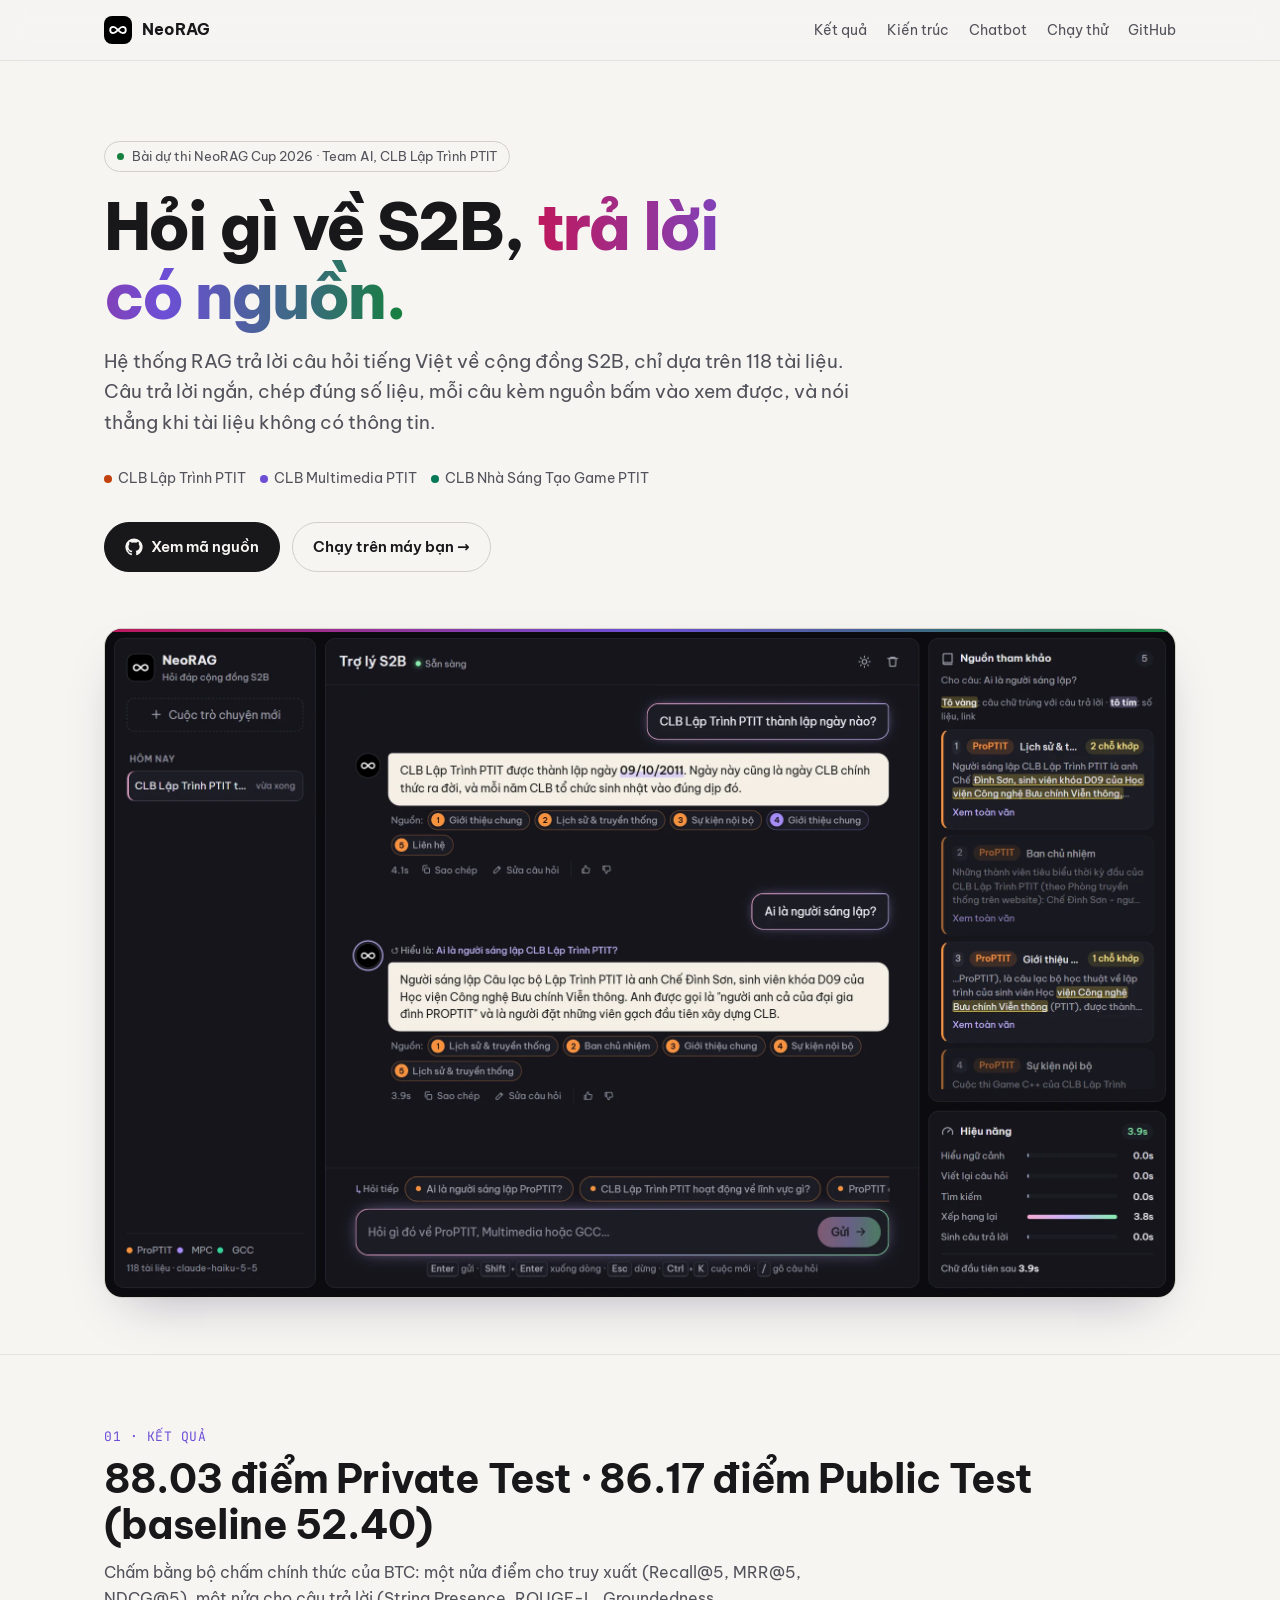
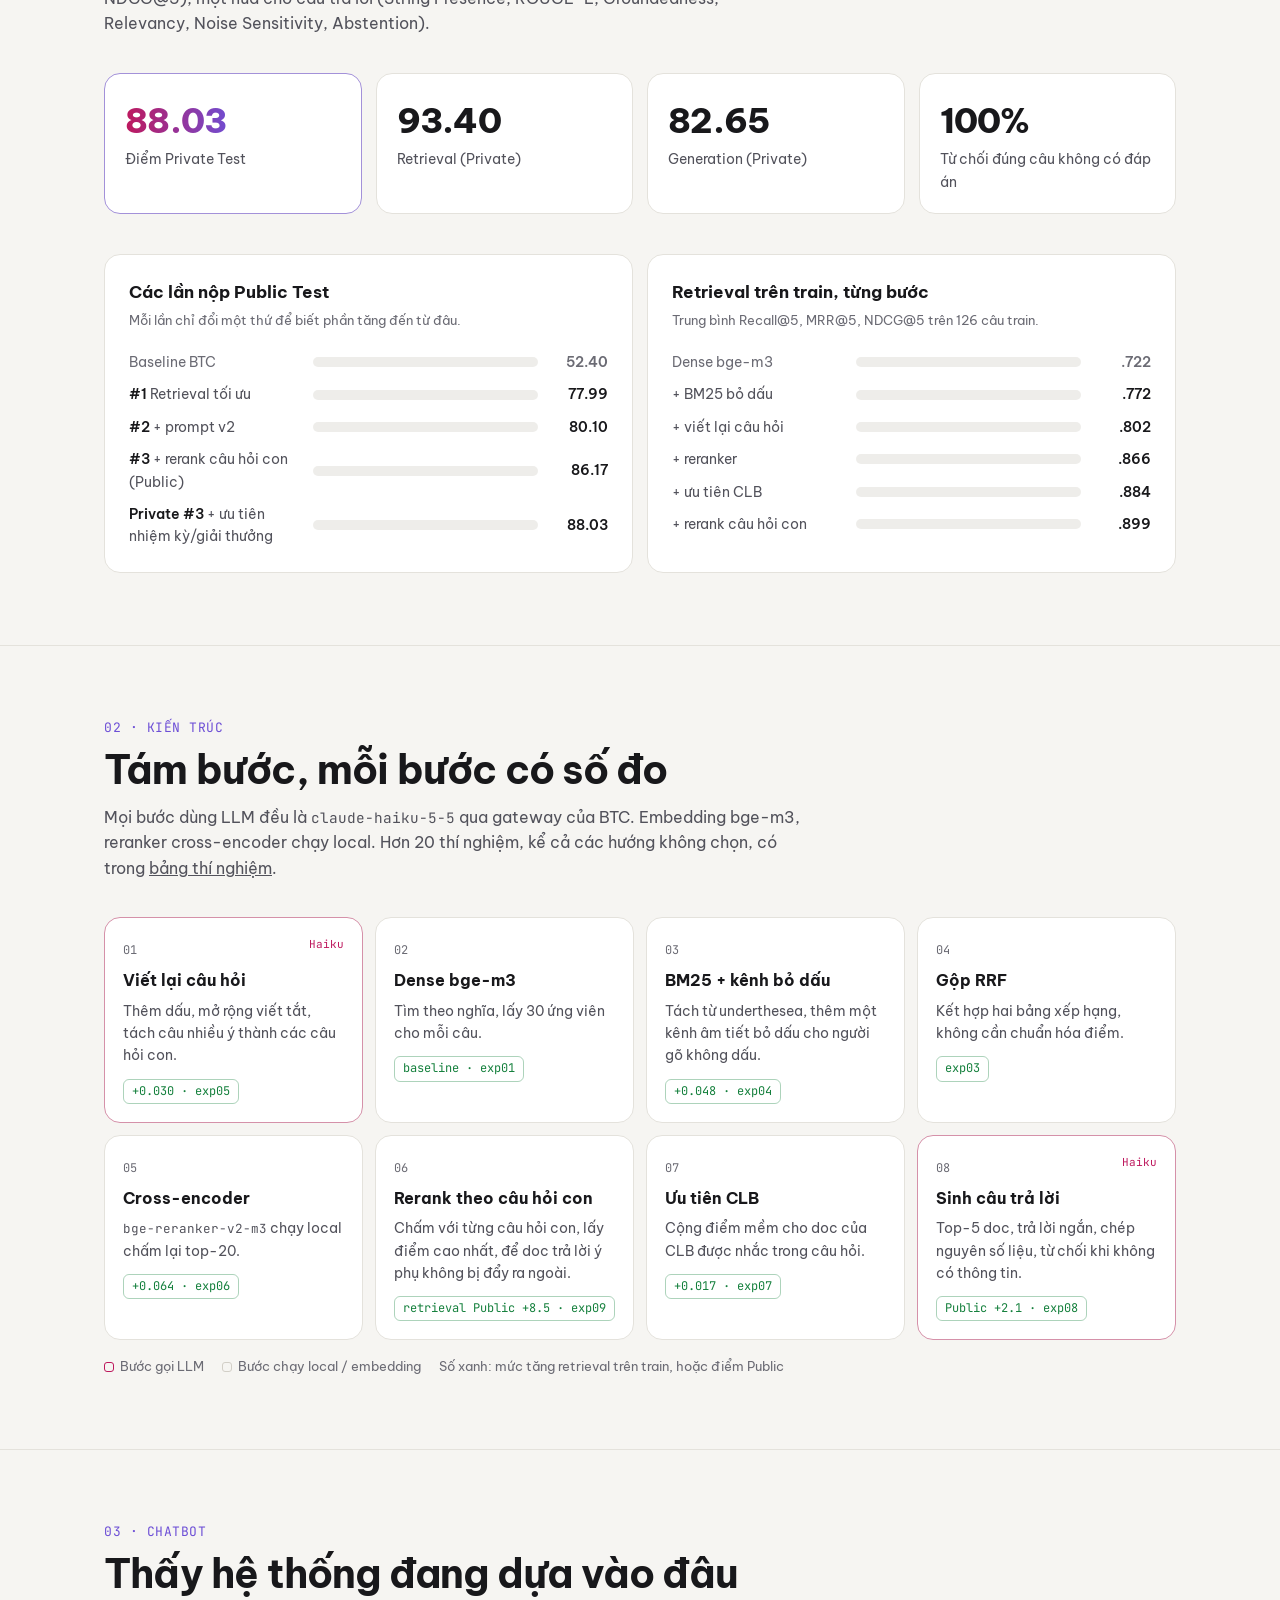
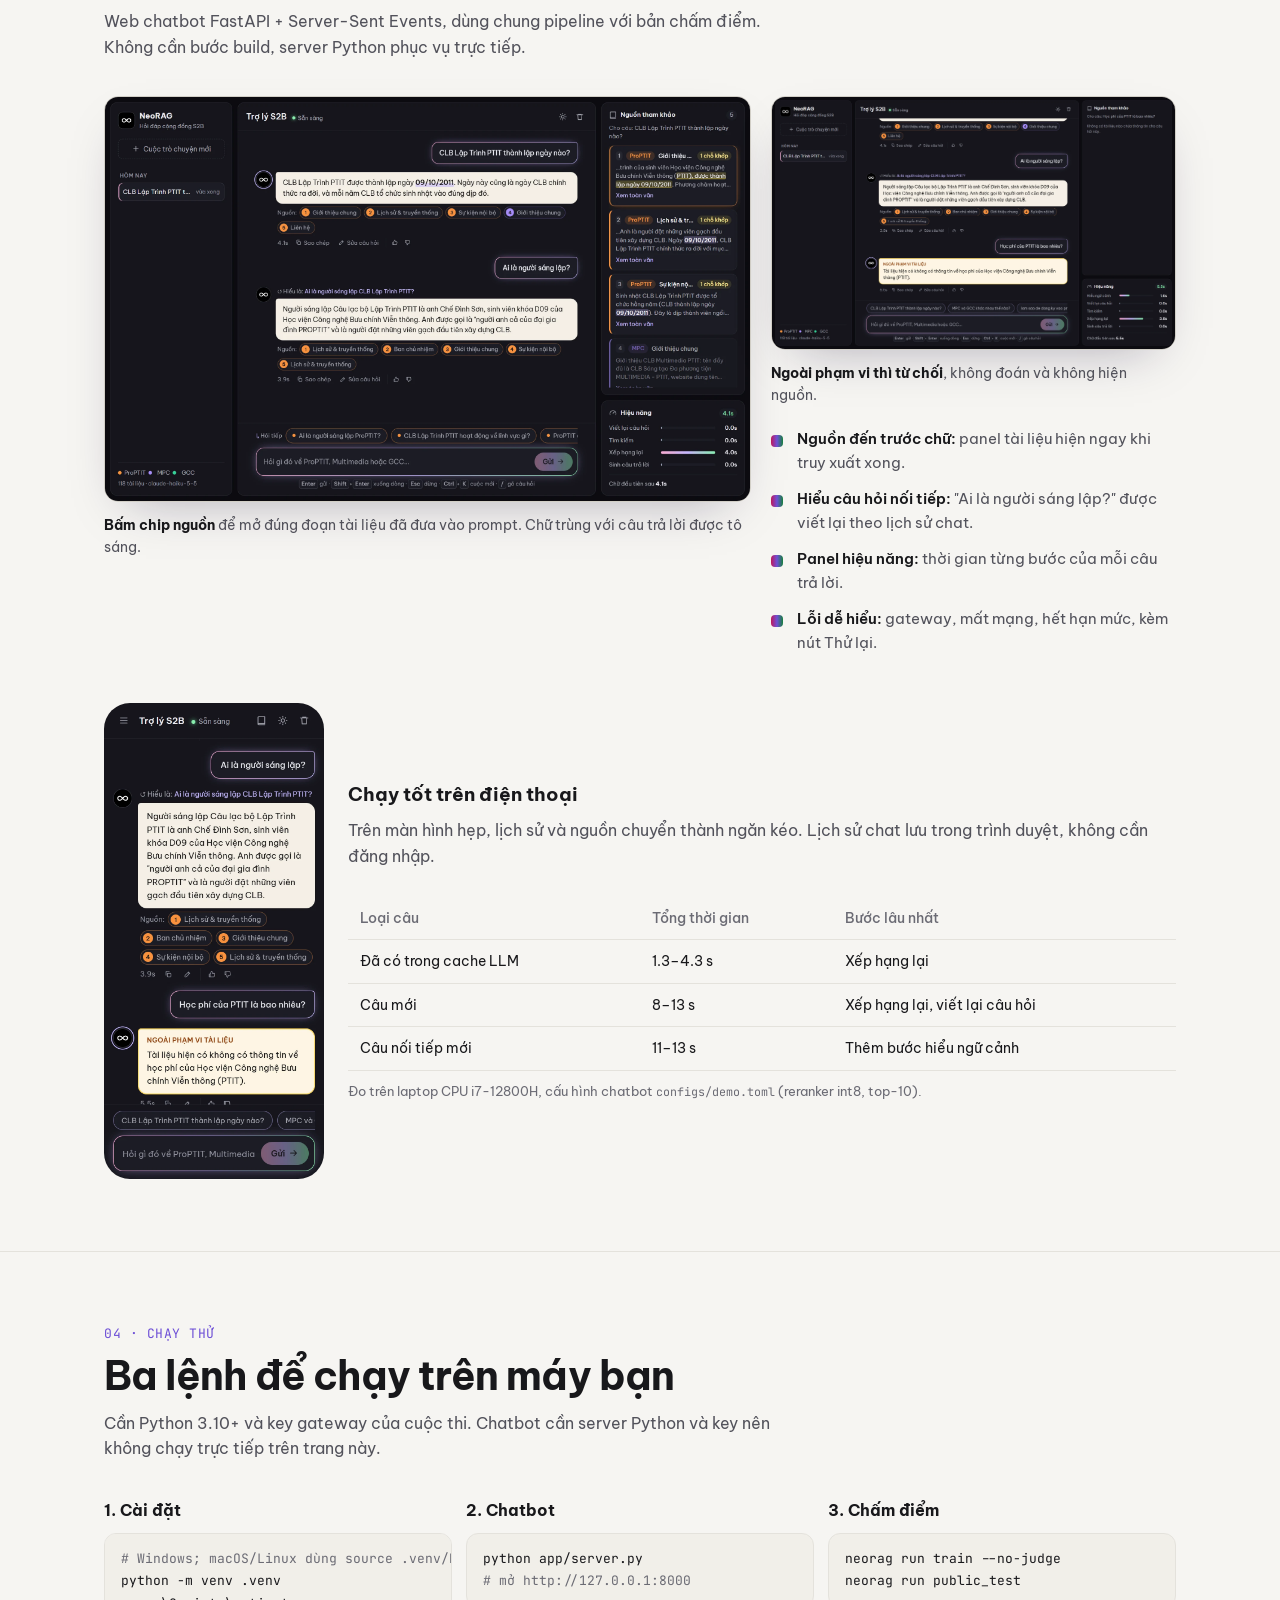
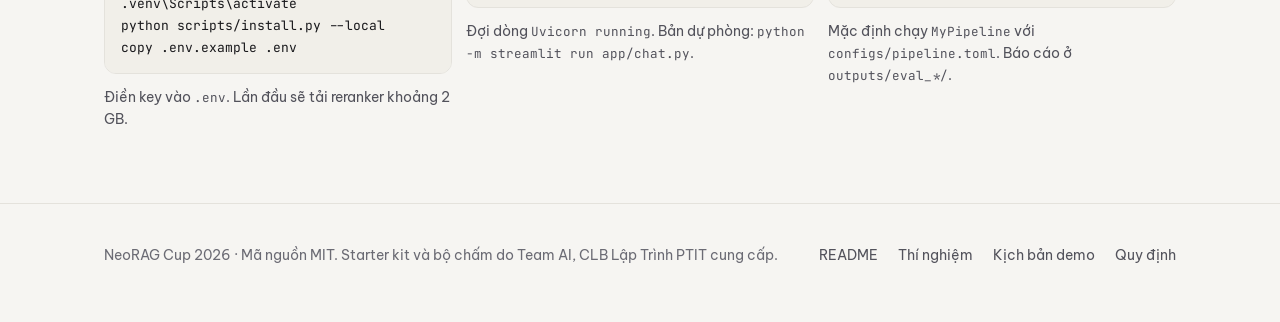
==== commit 216cbf1e: "docs: update Private Test final score (88.03) and exp19-20 ablation results" ====
--- a/docs/index.html
+++ b/docs/index.html
@@ -4,9 +4,9 @@
   <meta charset="utf-8">
   <meta name="viewport" content="width=device-width, initial-scale=1">
   <title>NeoRAG · Hỏi đáp cộng đồng S2B</title>
-  <meta name="description" content="Hệ thống RAG trả lời câu hỏi tiếng Việt về cộng đồng S2B (ProPTIT, MPC, GCC). Bài dự thi NeoRAG Cup 2026: 86.17 điểm Public Test.">
+  <meta name="description" content="Hệ thống RAG trả lời câu hỏi tiếng Việt về cộng đồng S2B (ProPTIT, MPC, GCC). Bài dự thi NeoRAG Cup 2026: 88.03 điểm Private Test, 86.17 điểm Public Test.">
   <meta property="og:title" content="NeoRAG · Hỏi đáp cộng đồng S2B">
-  <meta property="og:description" content="Hybrid retrieval + reranker + Haiku. Public Test 86.17 (baseline 52.40). Chatbot có nguồn trích dẫn, hiểu câu hỏi nối tiếp, từ chối khi không có thông tin.">
+  <meta property="og:description" content="Hybrid retrieval + reranker + Haiku. Private Test 88.03, Public Test 86.17 (baseline 52.40). Chatbot có nguồn trích dẫn, hiểu câu hỏi nối tiếp, từ chối khi không có thông tin.">
   <meta property="og:image" content="site/img/followup.webp">
   <link rel="preconnect" href="https://fonts.googleapis.com">
   <link rel="preconnect" href="https://fonts.gstatic.com" crossorigin>
@@ -291,13 +291,13 @@
     <section id="ket-qua">
       <div class="wrap">
         <div class="kicker">01 · KẾT QUẢ</div>
-        <h2>86.17 điểm Public Test, baseline 52.40</h2>
+        <h2>88.03 điểm Private Test · 86.17 điểm Public Test (baseline 52.40)</h2>
         <p class="sub">Chấm bằng bộ chấm chính thức của BTC: một nửa điểm cho truy xuất (Recall@5, MRR@5, NDCG@5), một nửa cho câu trả lời (String Presence, ROUGE-L, Groundedness, Relevancy, Noise Sensitivity, Abstention).</p>
 
         <div class="stats">
-          <div class="stat hl"><div class="v">86.17</div><div class="l">Điểm Public Test</div></div>
-          <div class="stat"><div class="v">88.55</div><div class="l">Retrieval (Public)</div></div>
-          <div class="stat"><div class="v">83.80</div><div class="l">Generation (Public)</div></div>
+          <div class="stat hl"><div class="v">88.03</div><div class="l">Điểm Private Test</div></div>
+          <div class="stat"><div class="v">93.40</div><div class="l">Retrieval (Private)</div></div>
+          <div class="stat"><div class="v">82.65</div><div class="l">Generation (Private)</div></div>
           <div class="stat"><div class="v">100%</div><div class="l">Từ chối đúng câu không có đáp án</div></div>
         </div>
 
@@ -309,7 +309,8 @@
               <div class="bar-row base"><span class="name">Baseline BTC</span><span class="track"><span class="fill" style="--w:52.4%"></span></span><span class="num">52.40</span></div>
               <div class="bar-row"><span class="name"><b>#1</b> Retrieval tối ưu</span><span class="track"><span class="fill" style="--w:77.99%"></span></span><span class="num">77.99</span></div>
               <div class="bar-row"><span class="name"><b>#2</b> + prompt v2</span><span class="track"><span class="fill" style="--w:80.1%"></span></span><span class="num">80.10</span></div>
-              <div class="bar-row final"><span class="name"><b>#3</b> + rerank câu hỏi con</span><span class="track"><span class="fill" style="--w:86.17%"></span></span><span class="num">86.17</span></div>
+              <div class="bar-row"><span class="name"><b>#3</b> + rerank câu hỏi con (Public)</span><span class="track"><span class="fill" style="--w:86.17%"></span></span><span class="num">86.17</span></div>
+              <div class="bar-row final"><span class="name"><b>Private #3</b> + ưu tiên nhiệm kỳ/giải thưởng</span><span class="track"><span class="fill" style="--w:88.03%"></span></span><span class="num">88.03</span></div>
             </div>
           </div>
           <div class="card">
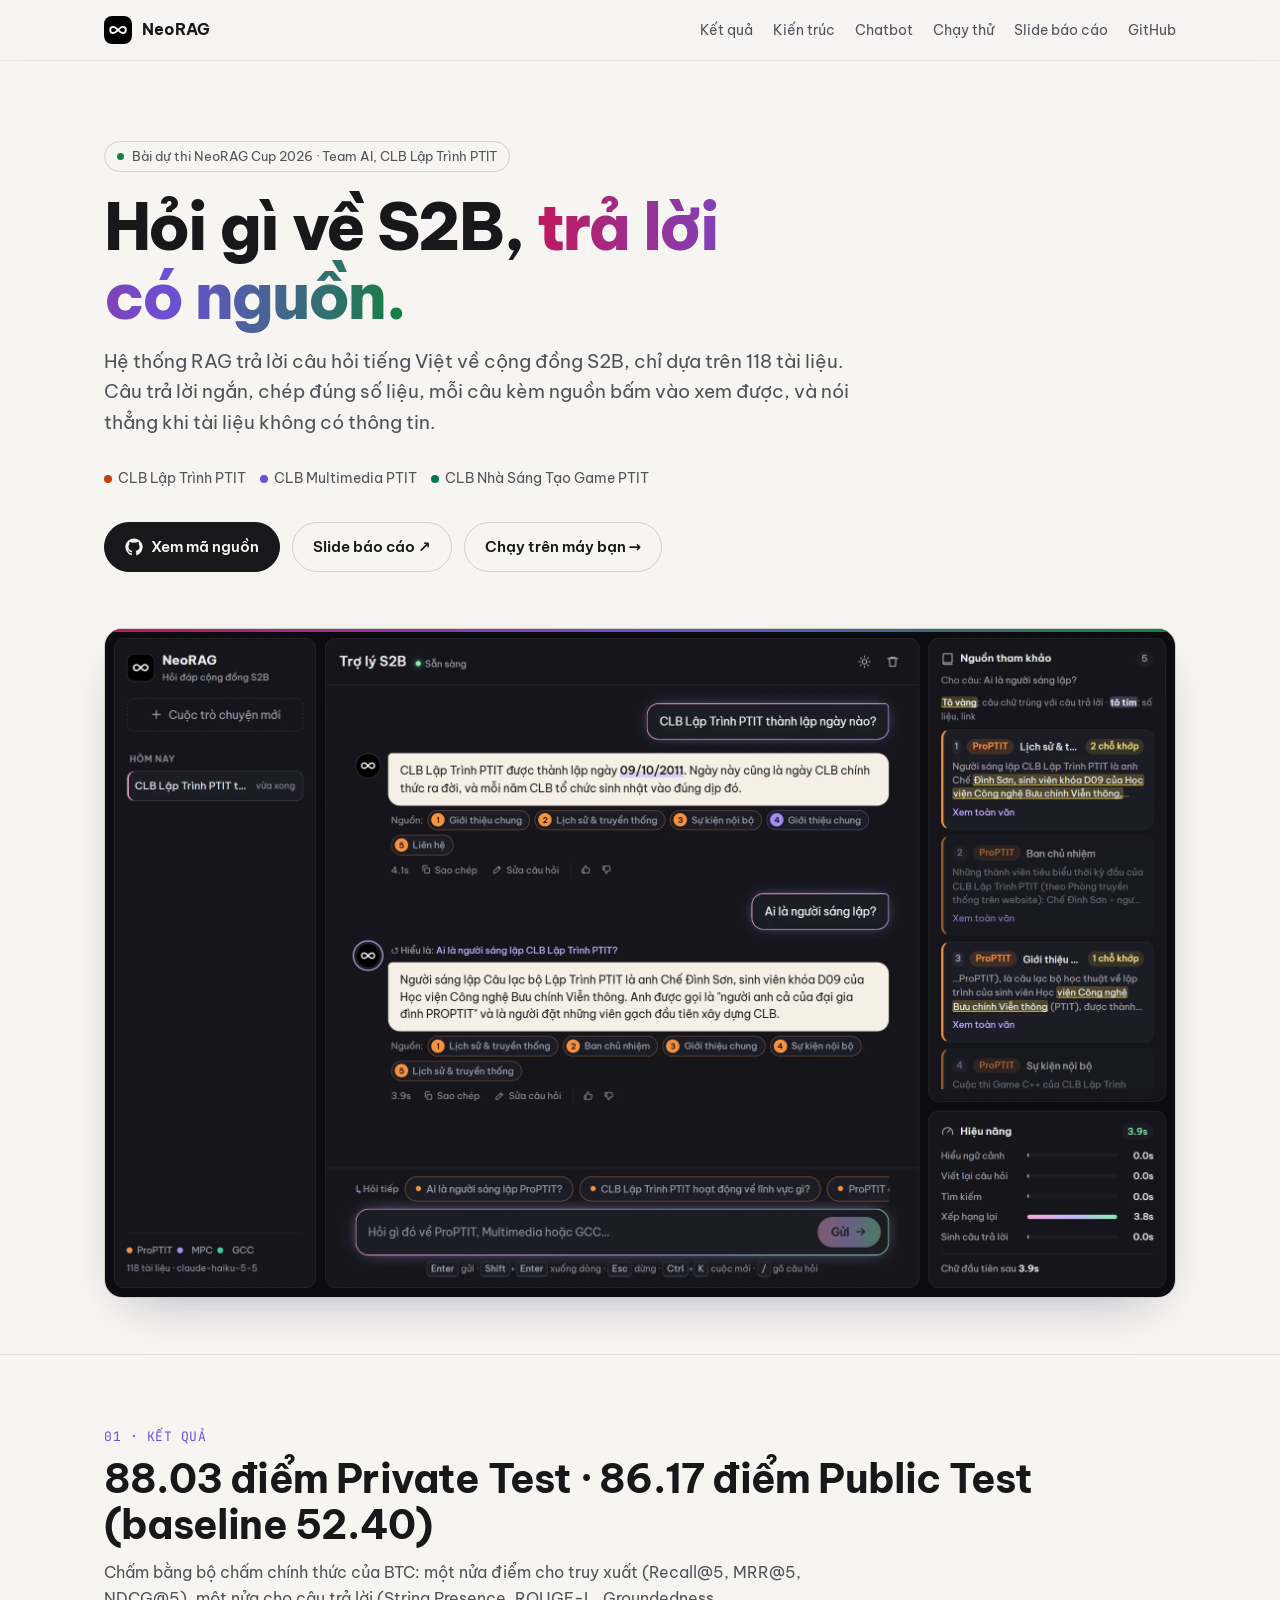
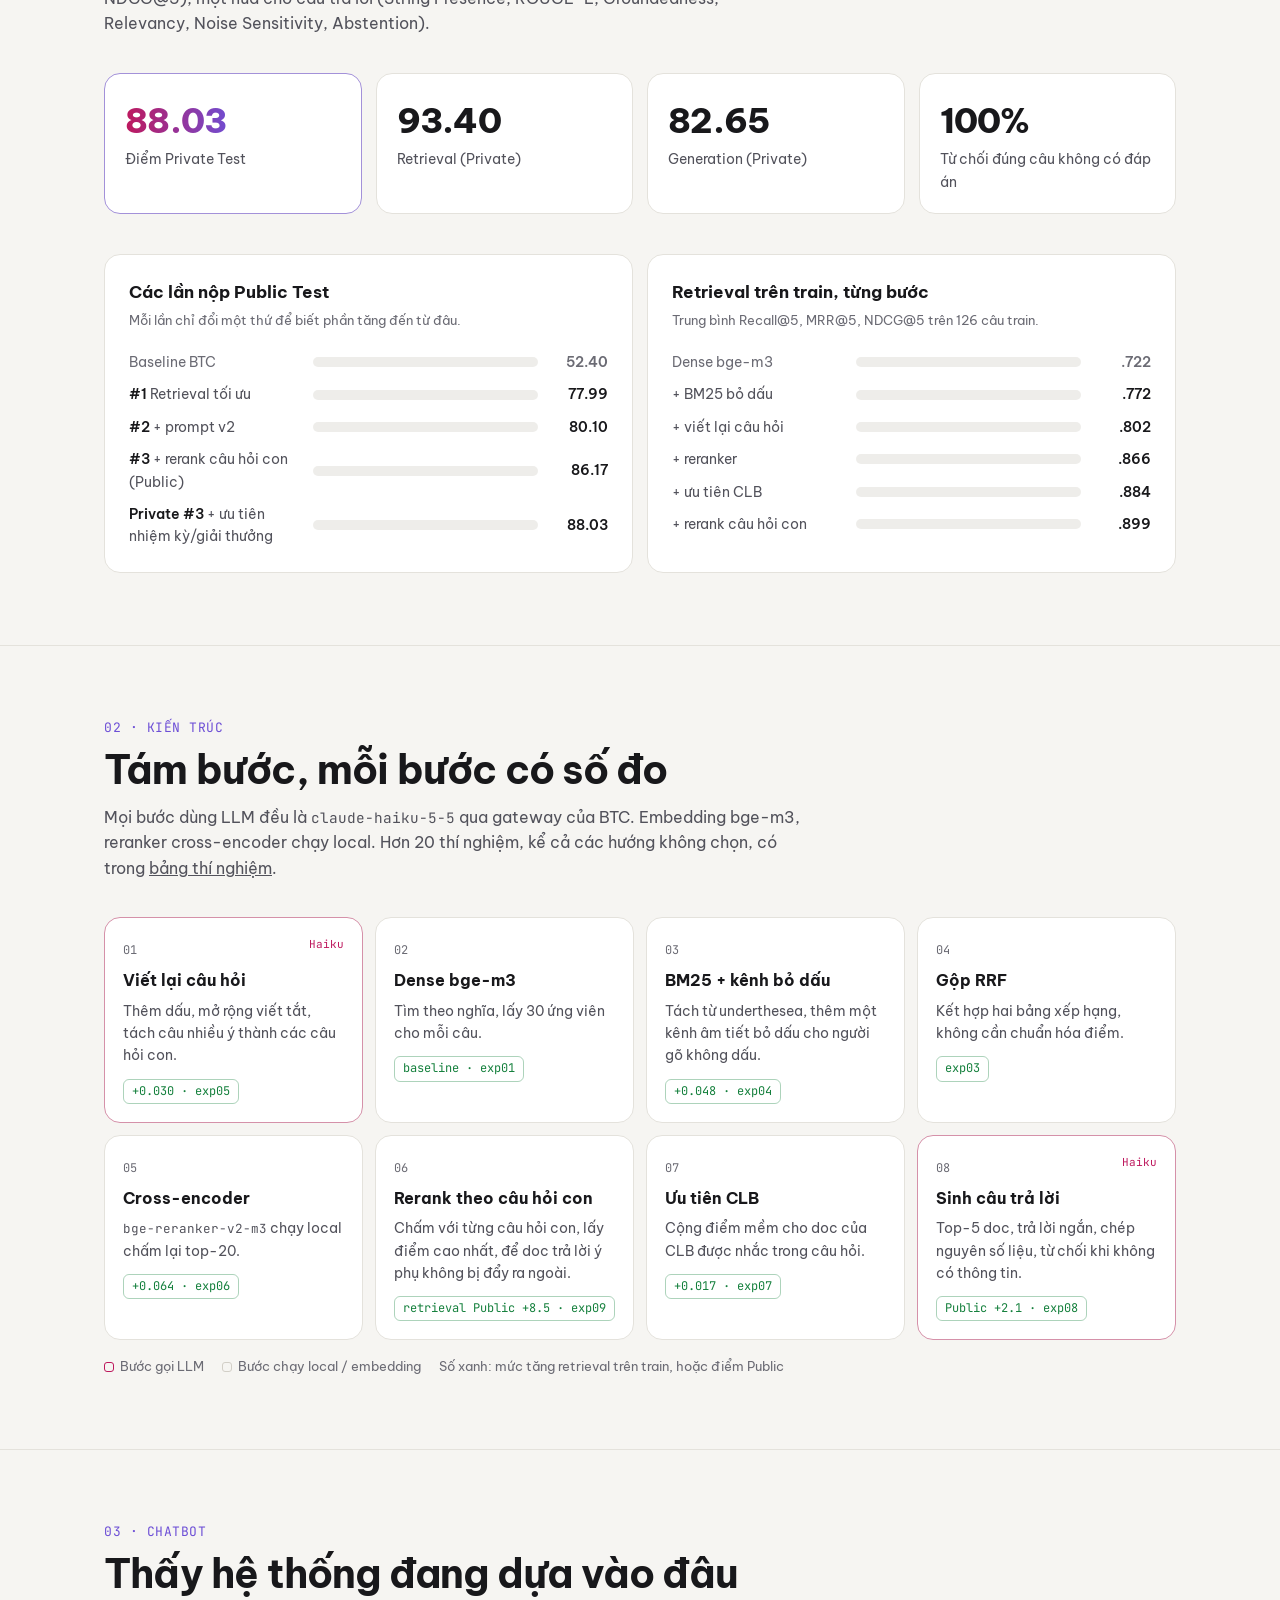
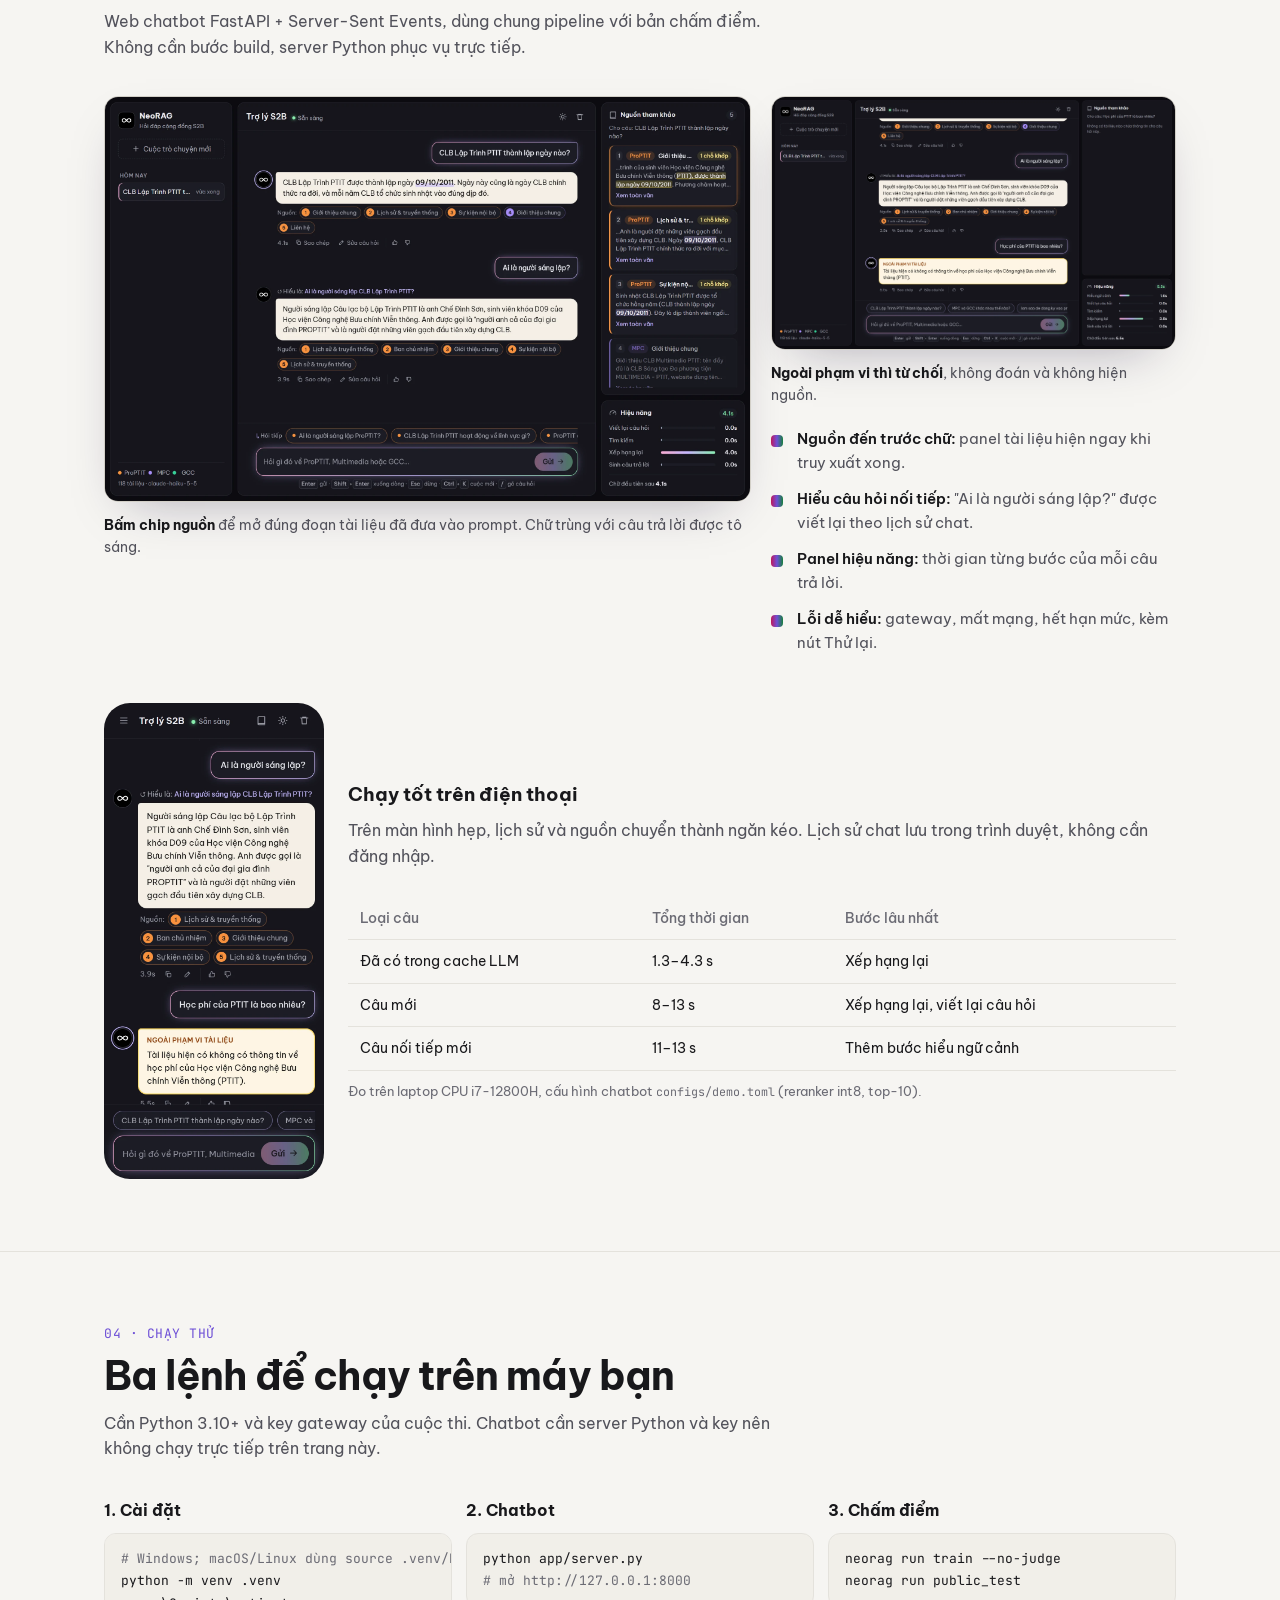
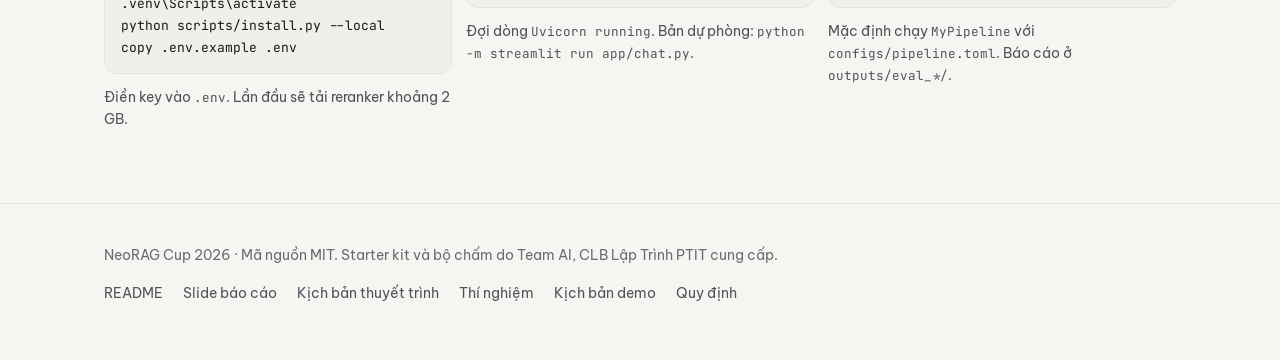
==== commit ce390e0d: "docs: refine presentation slides, add speaker notes and sync repo documentation" ====
--- a/docs/index.html
+++ b/docs/index.html
@@ -255,6 +255,7 @@
         <a href="#kien-truc">Kiến trúc</a>
         <a href="#chatbot">Chatbot</a>
         <a href="#chay-thu">Chạy thử</a>
+        <a href="presentation.html" target="_blank">Slide báo cáo</a>
         <a href="https://github.com/Luffyreals/NeoRAG-Cup-2026">GitHub</a>
       </nav>
     </div>
@@ -276,6 +277,7 @@
             <svg viewBox="0 0 24 24" fill="currentColor" aria-hidden="true"><path d="M12 .5a11.5 11.5 0 0 0-3.64 22.41c.58.1.79-.25.79-.56v-2c-3.2.7-3.88-1.54-3.88-1.54-.52-1.33-1.28-1.69-1.28-1.69-1.05-.72.08-.7.08-.7 1.16.08 1.77 1.19 1.77 1.19 1.03 1.77 2.71 1.26 3.37.96.1-.75.4-1.26.73-1.55-2.56-.29-5.25-1.28-5.25-5.69 0-1.26.45-2.29 1.19-3.1-.12-.29-.52-1.46.11-3.05 0 0 .97-.31 3.17 1.18a11 11 0 0 1 5.77 0c2.2-1.49 3.17-1.18 3.17-1.18.63 1.59.23 2.76.11 3.05.74.81 1.19 1.84 1.19 3.1 0 4.42-2.7 5.39-5.27 5.68.41.36.78 1.06.78 2.14v3.17c0 .31.21.67.8.56A11.5 11.5 0 0 0 12 .5Z"/></svg>
             Xem mã nguồn
           </a>
+          <a class="btn" href="presentation.html" target="_blank">Slide báo cáo ↗</a>
           <a class="btn" href="#chay-thu">Chạy trên máy bạn →</a>
         </div>
         <div class="hero-shot">
@@ -439,6 +441,8 @@
       <div>NeoRAG Cup 2026 · Mã nguồn MIT. Starter kit và bộ chấm do Team AI, CLB Lập Trình PTIT cung cấp.</div>
       <nav aria-label="Tài liệu">
         <a href="https://github.com/Luffyreals/NeoRAG-Cup-2026#readme">README</a>
+        <a href="presentation.html" target="_blank">Slide báo cáo</a>
+        <a href="https://github.com/Luffyreals/NeoRAG-Cup-2026/blob/main/docs/speaker_notes.md">Kịch bản thuyết trình</a>
         <a href="https://github.com/Luffyreals/NeoRAG-Cup-2026/blob/main/docs/experiments.md">Thí nghiệm</a>
         <a href="https://github.com/Luffyreals/NeoRAG-Cup-2026/blob/main/docs/demo.md">Kịch bản demo</a>
         <a href="https://github.com/Luffyreals/NeoRAG-Cup-2026/blob/main/docs/rules.md">Quy định</a>
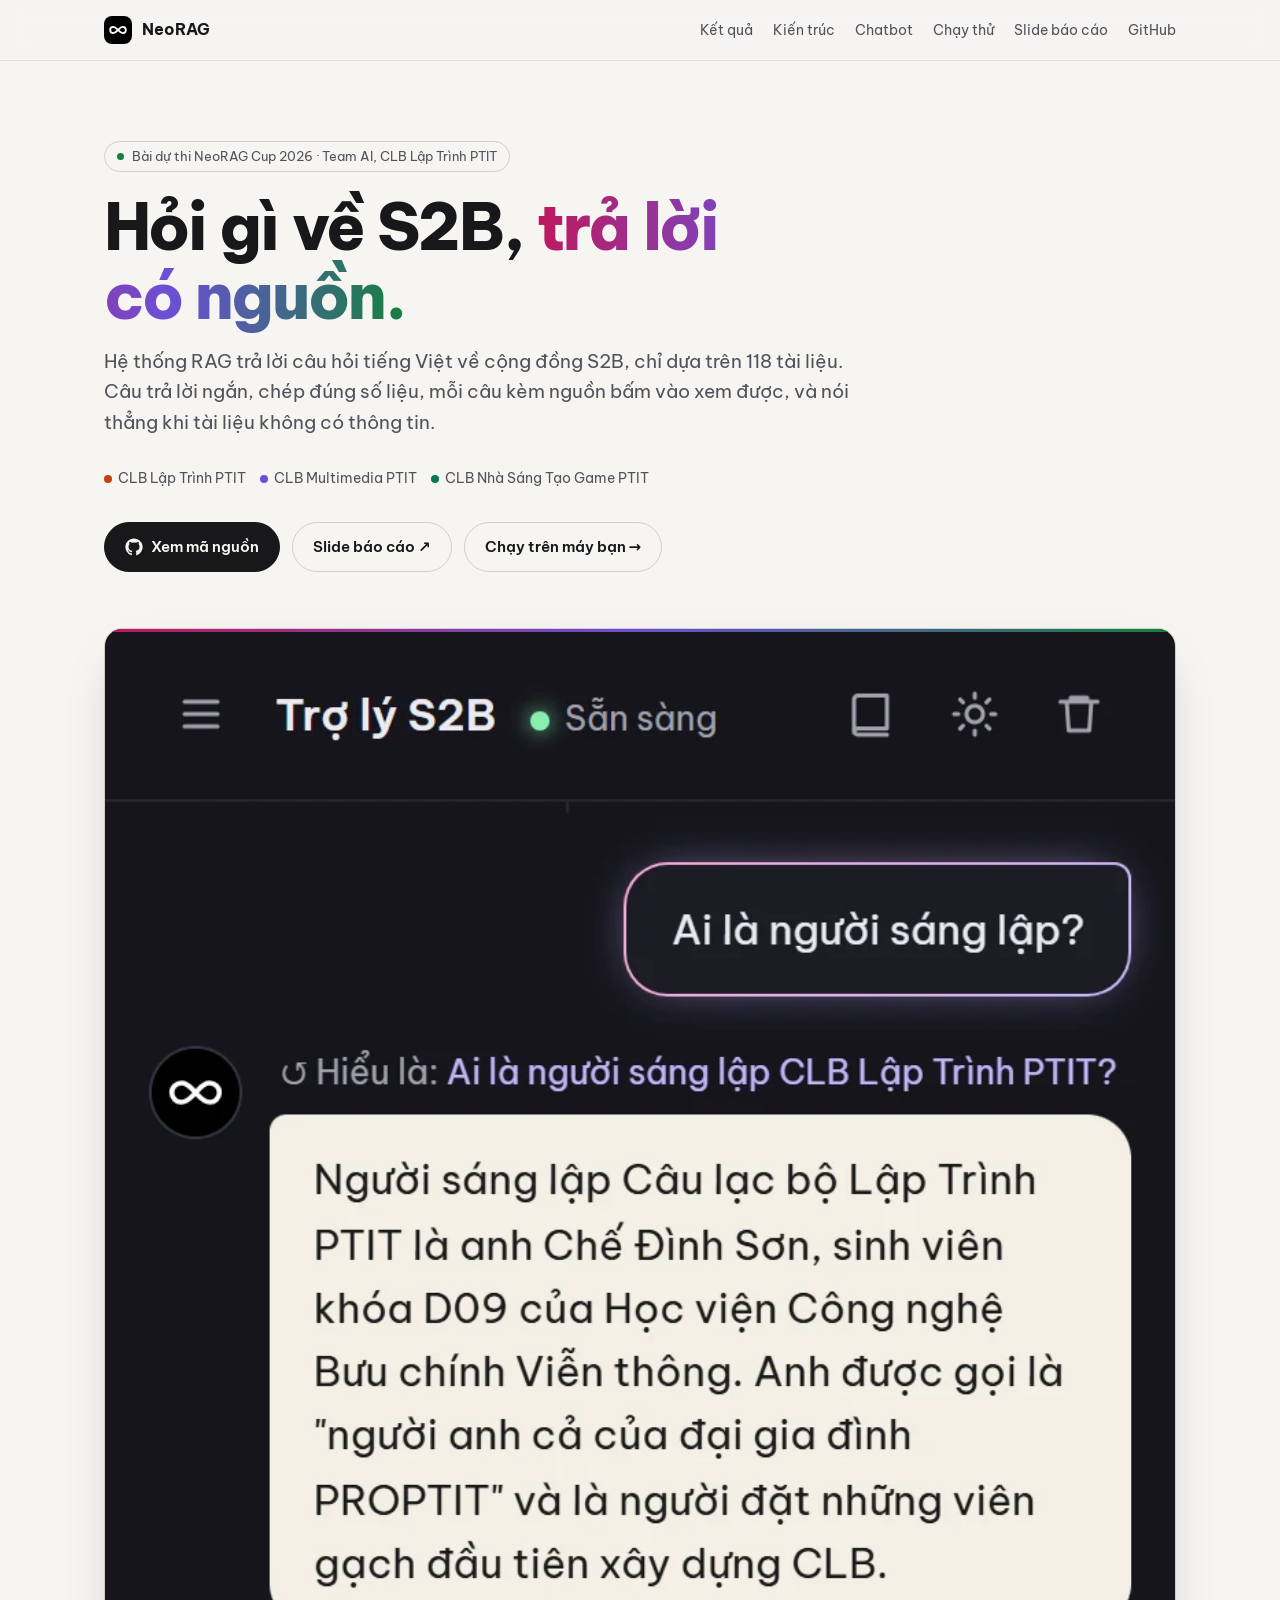
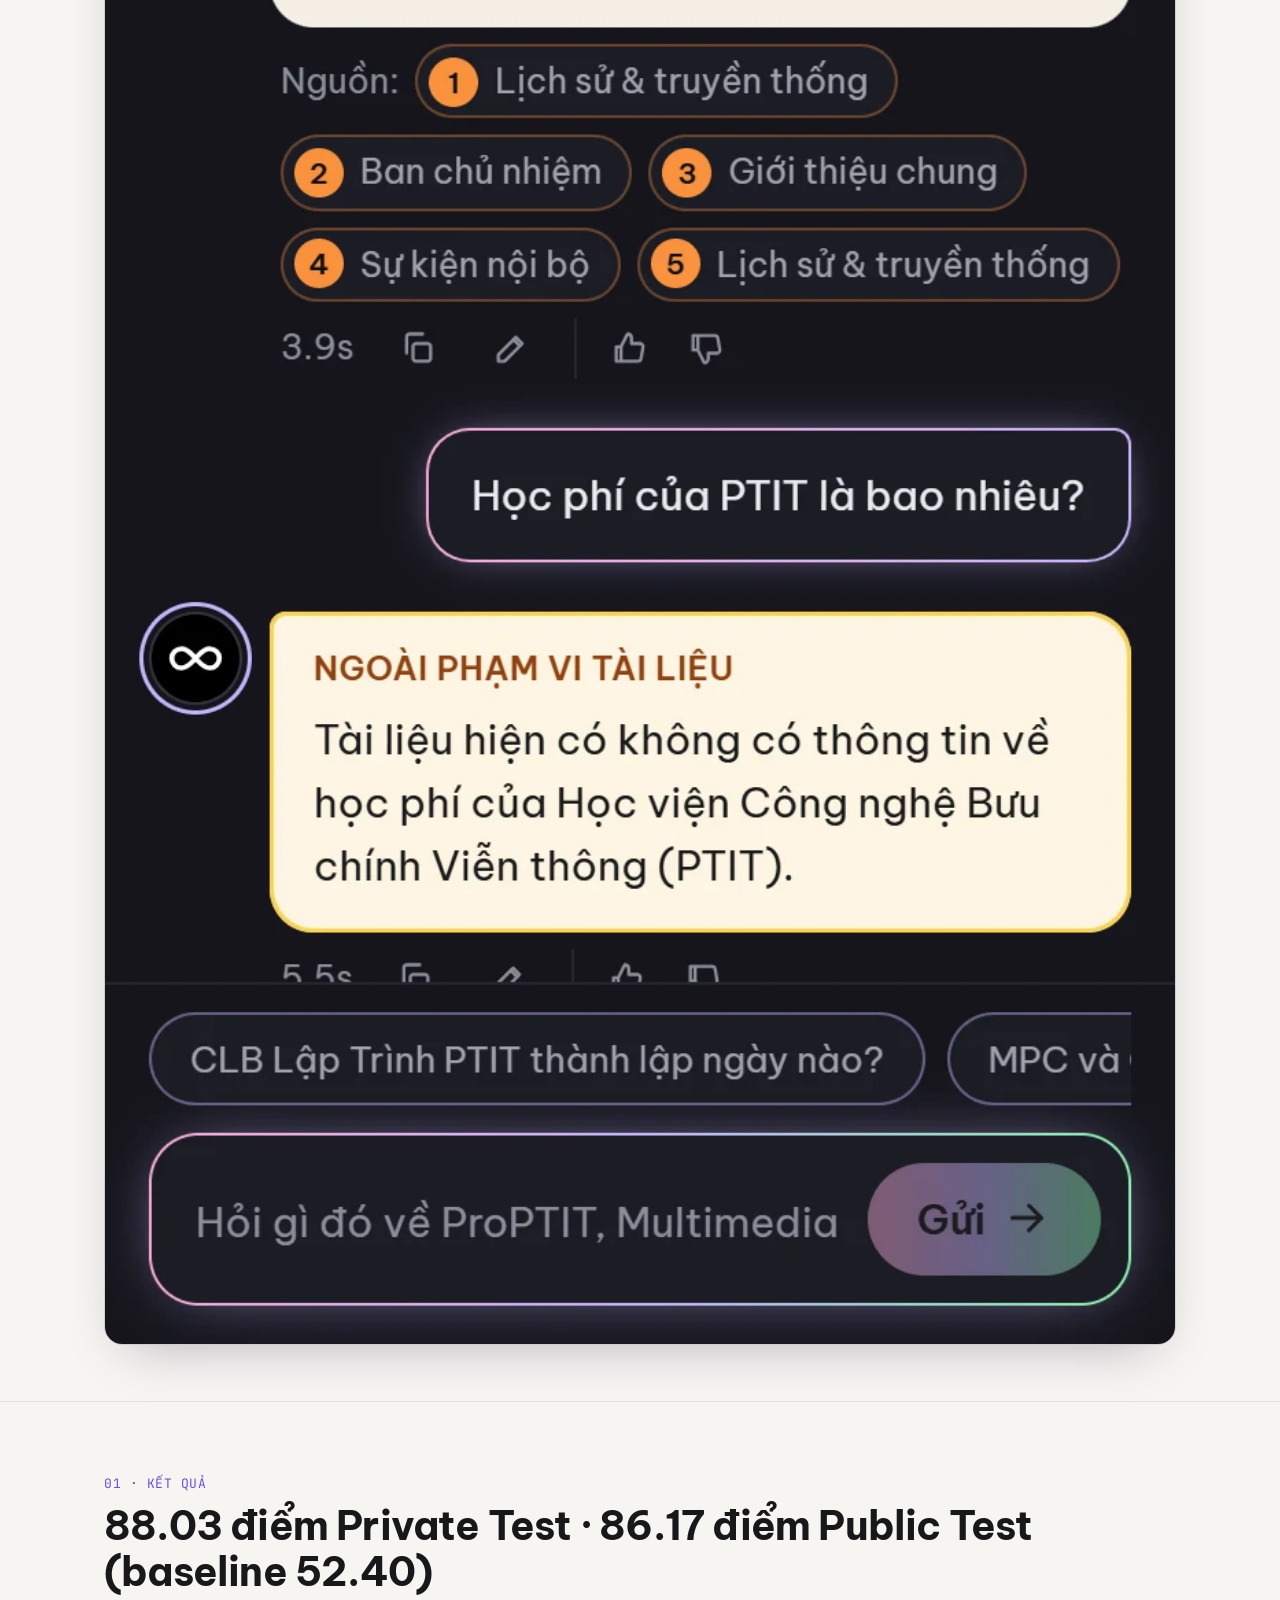
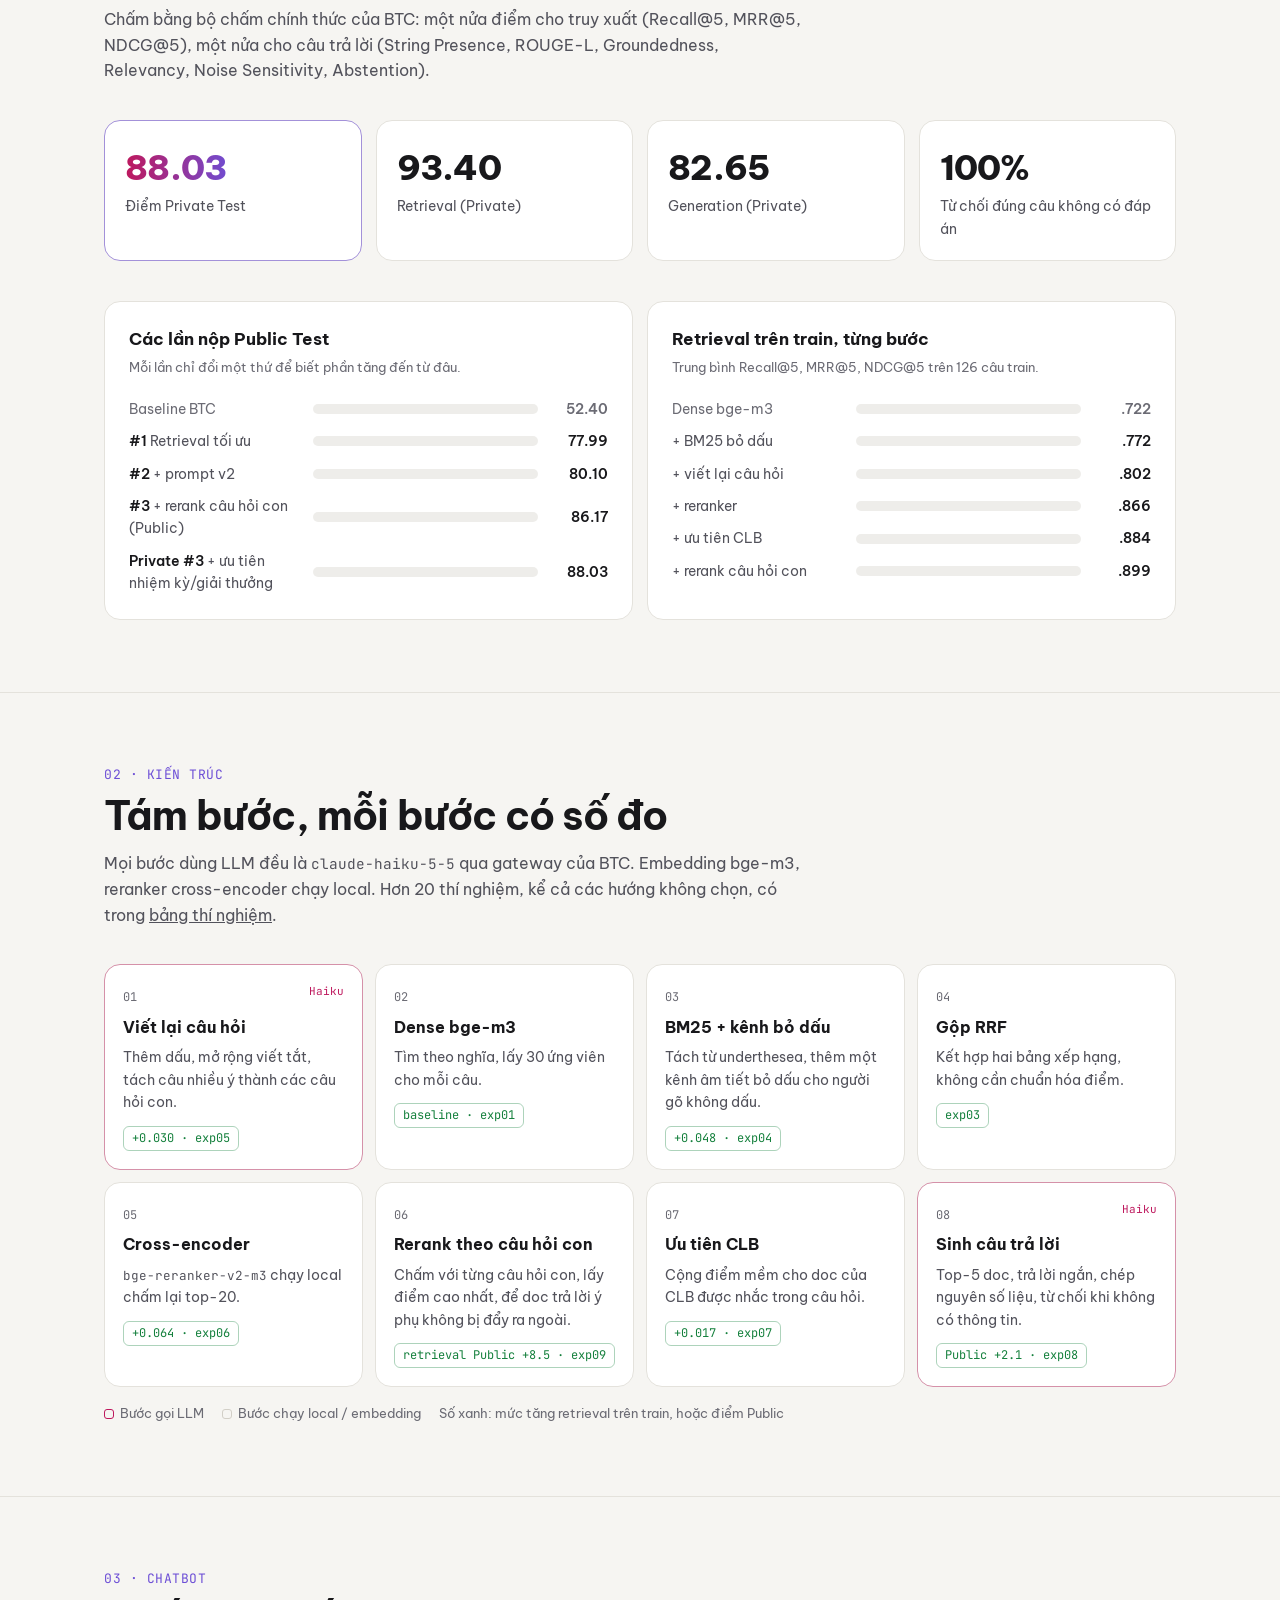
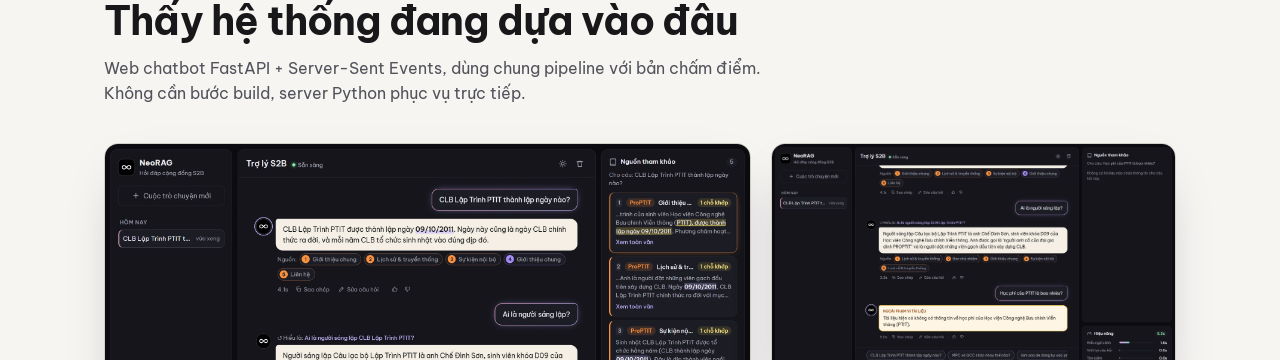
==== commit 96566573: "docs: remove slide presentation banner from README and gitignore speaker notes" ====
--- a/docs/index.html
+++ b/docs/index.html
@@ -442,7 +442,6 @@
       <nav aria-label="Tài liệu">
         <a href="https://github.com/Luffyreals/NeoRAG-Cup-2026#readme">README</a>
         <a href="presentation.html" target="_blank">Slide báo cáo</a>
-        <a href="https://github.com/Luffyreals/NeoRAG-Cup-2026/blob/main/docs/speaker_notes.md">Kịch bản thuyết trình</a>
         <a href="https://github.com/Luffyreals/NeoRAG-Cup-2026/blob/main/docs/experiments.md">Thí nghiệm</a>
         <a href="https://github.com/Luffyreals/NeoRAG-Cup-2026/blob/main/docs/demo.md">Kịch bản demo</a>
         <a href="https://github.com/Luffyreals/NeoRAG-Cup-2026/blob/main/docs/rules.md">Quy định</a>
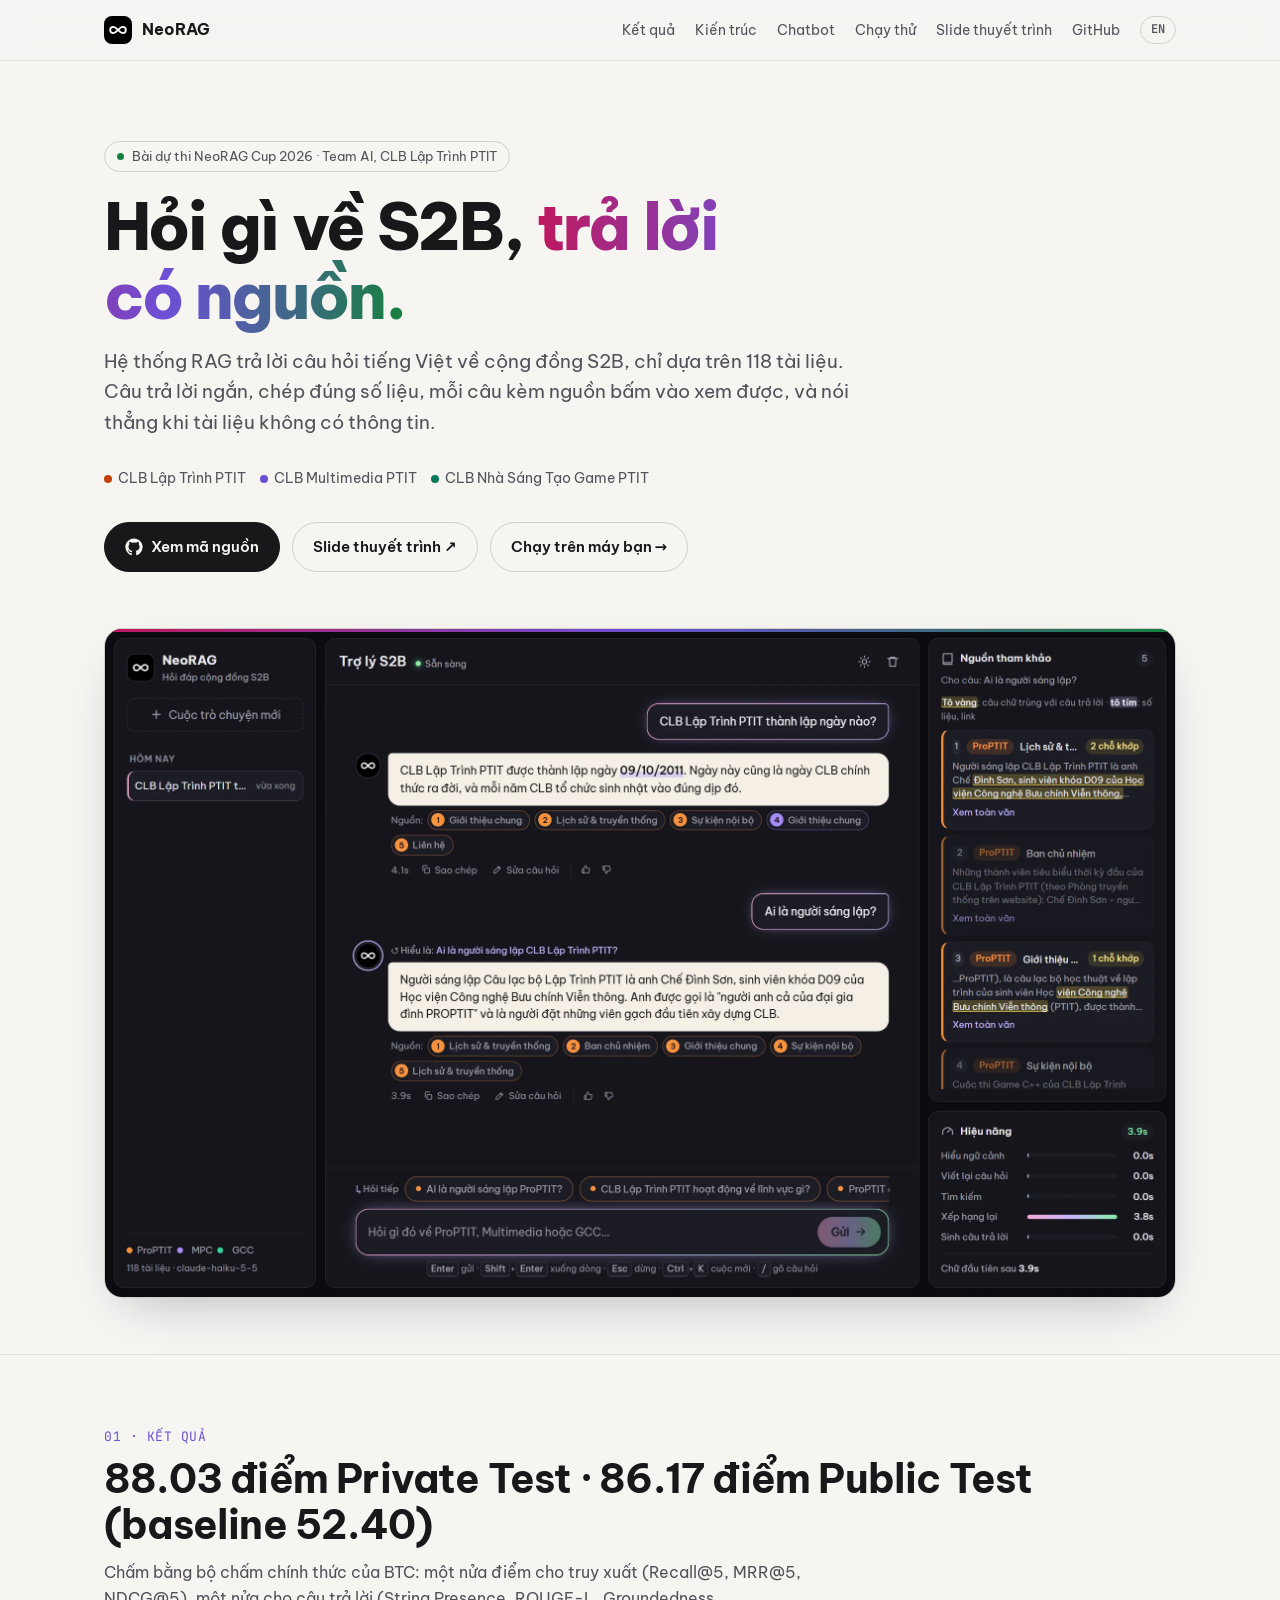
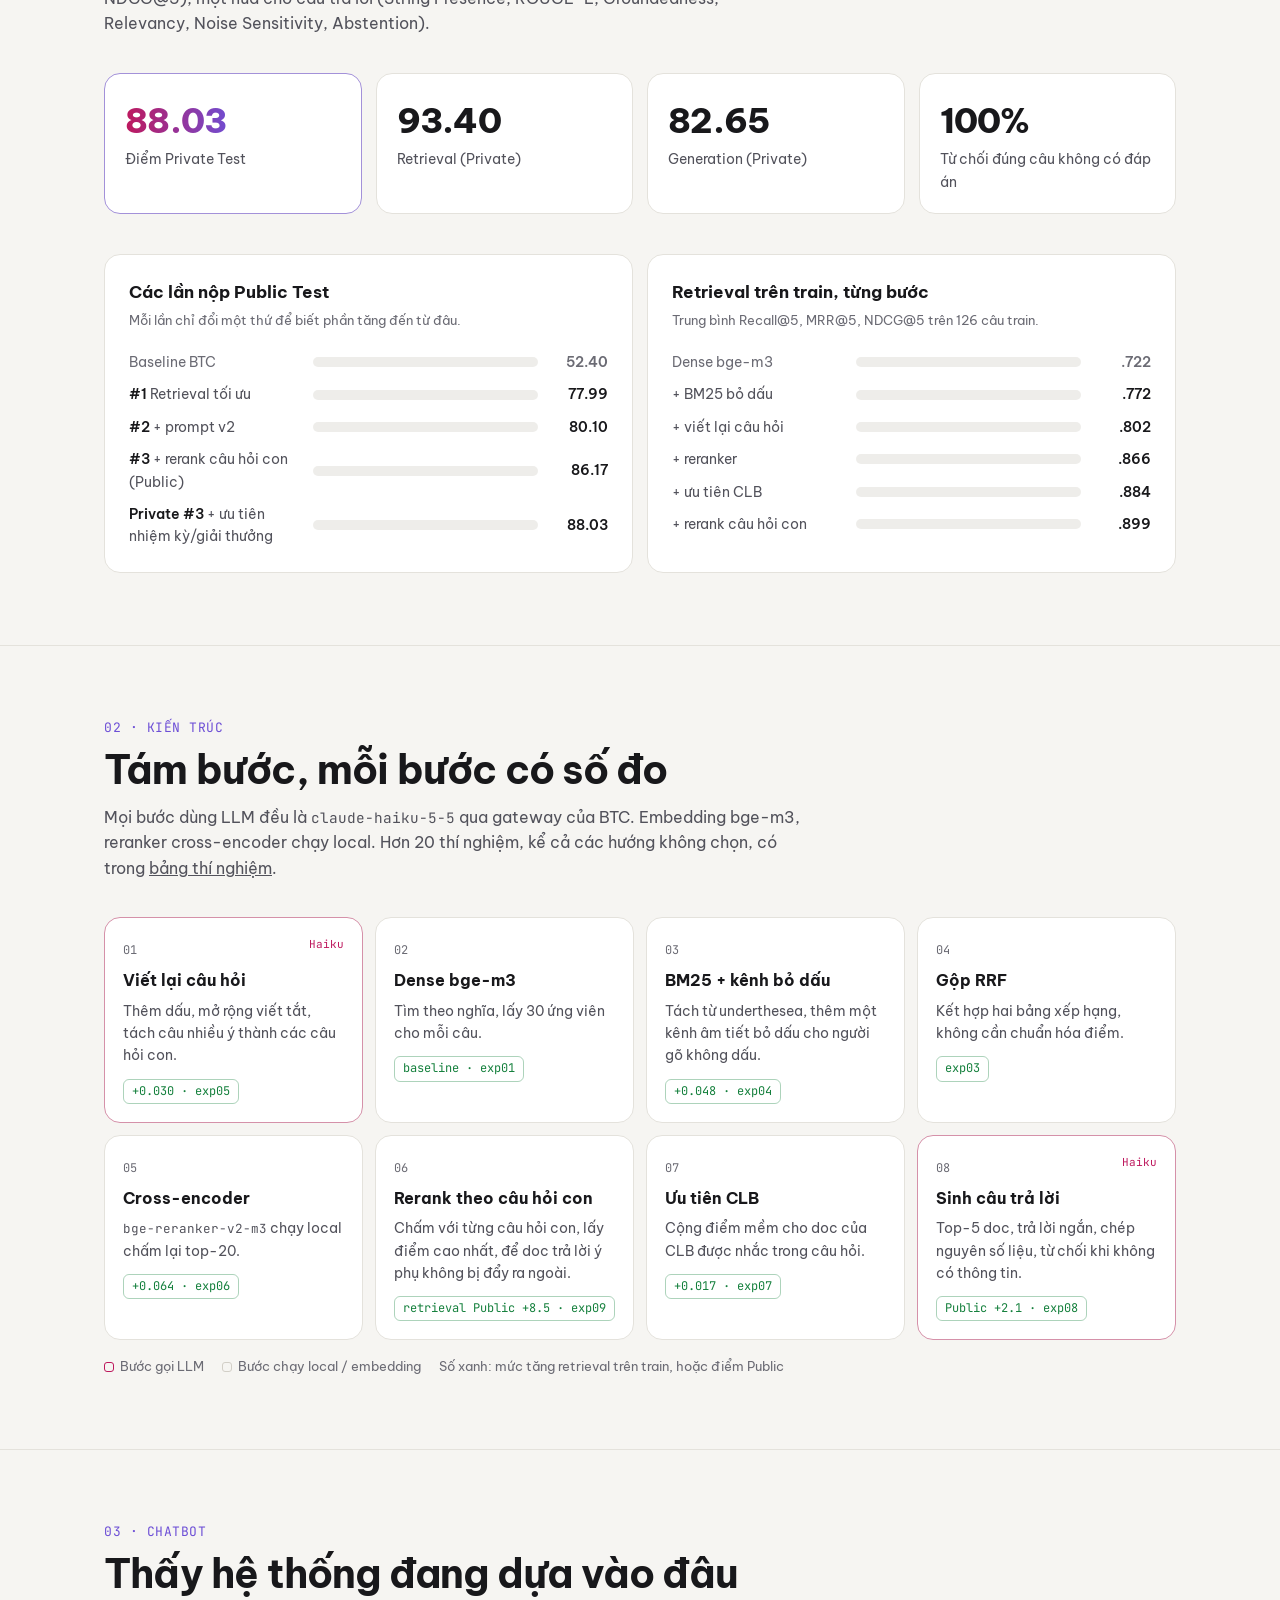
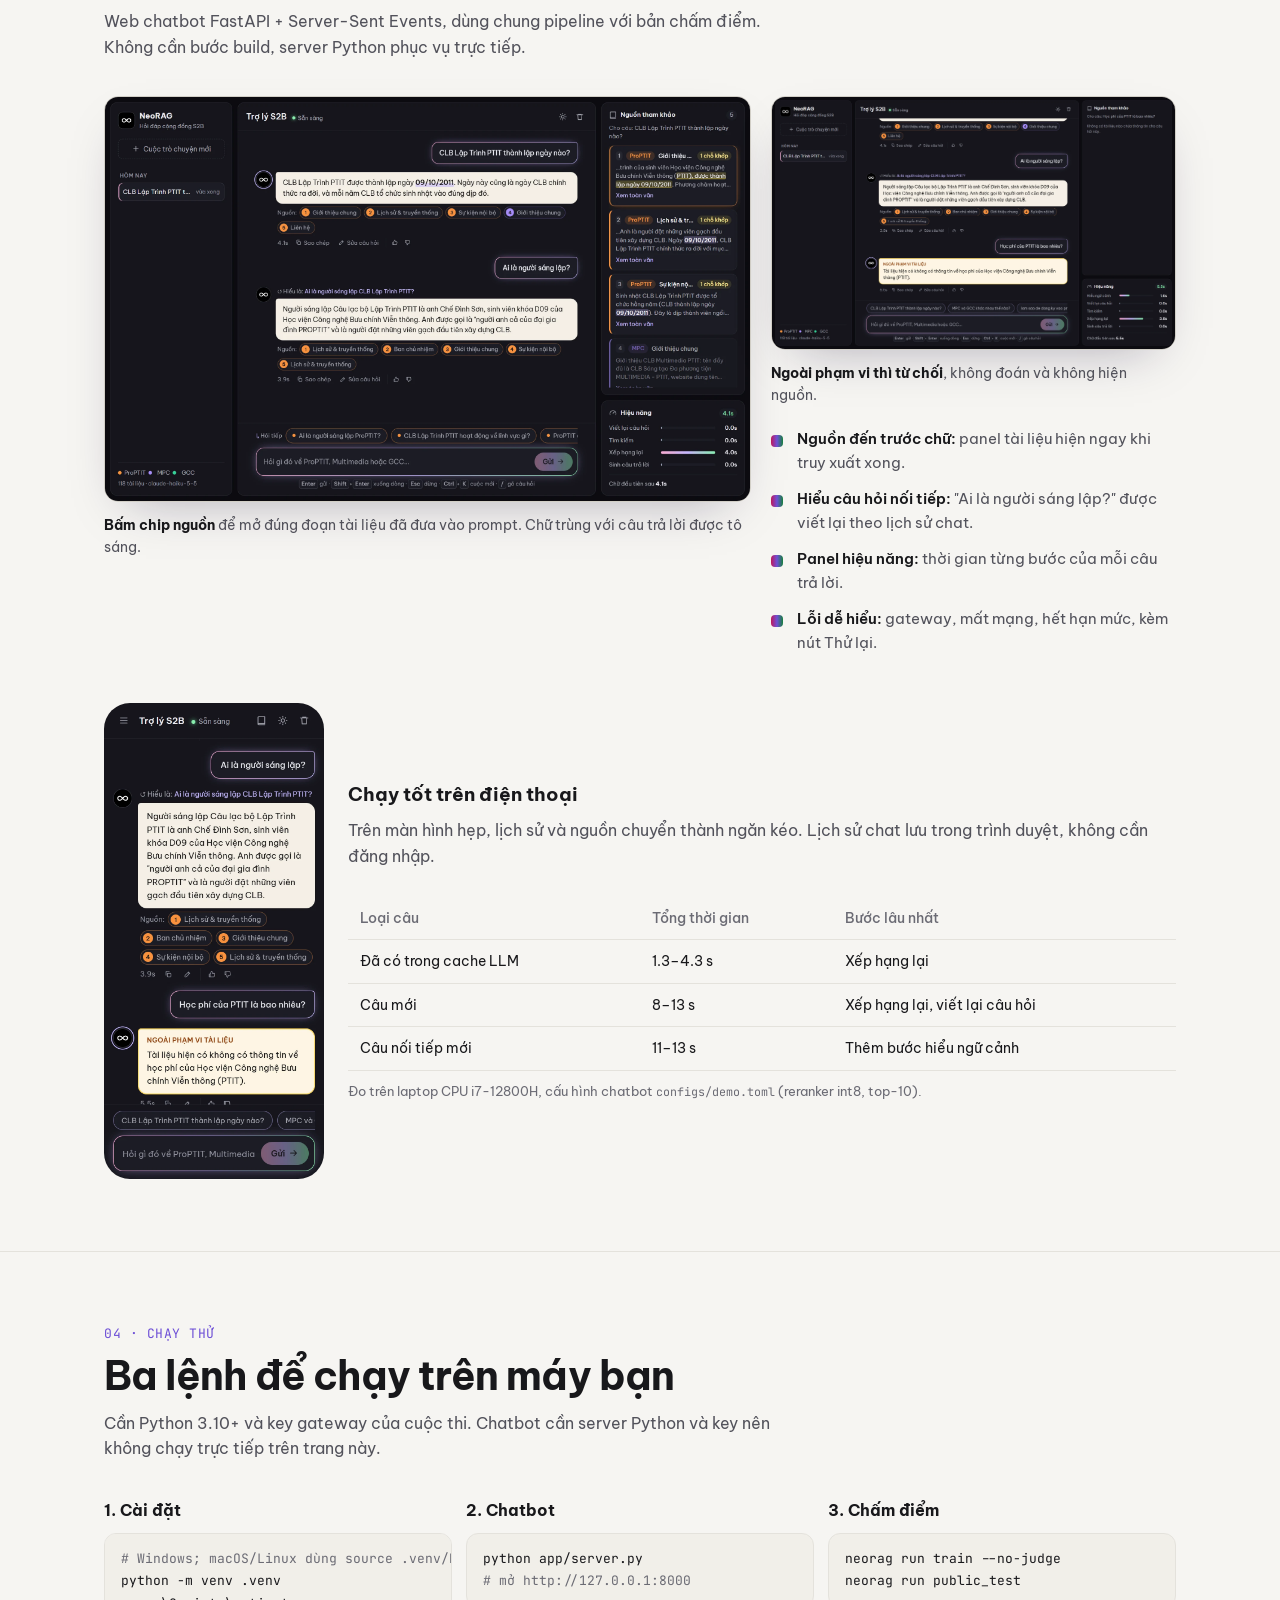
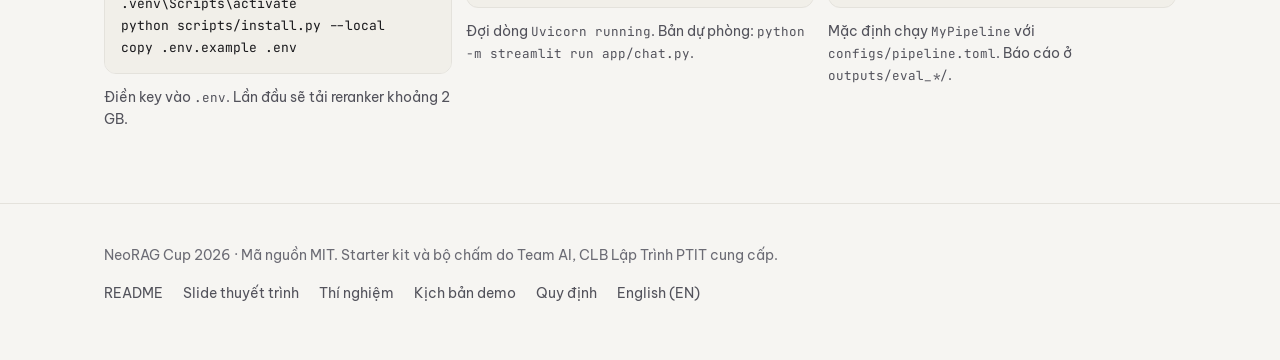
==== commit 27622306: "feat(docs): add English web version and update slide CTA text to 'Slide thuyết trình ↗'" ====
--- a/docs/index.html
+++ b/docs/index.html
@@ -87,9 +87,17 @@
     .nav .wrap { display: flex; align-items: center; gap: 24px; height: 60px; }
     .logo { display: flex; align-items: center; gap: 10px; font-weight: 700; text-decoration: none; }
     .logo svg { width: 28px; height: 28px; padding: 5px; border-radius: 8px; background: #000; fill: none; stroke: #fff; stroke-width: 2.4; }
-    .nav-links { display: flex; gap: 20px; margin-left: auto; font-size: 14px; }
+    .nav-links { display: flex; align-items: center; gap: 20px; margin-left: auto; font-size: 14px; }
     .nav-links a { color: var(--text-dim); text-decoration: none; }
     .nav-links a:hover { color: var(--text); }
+    .lang-switch {
+      display: inline-flex; align-items: center; gap: 4px;
+      padding: 3px 10px; border-radius: 999px;
+      border: 1px solid var(--border-strong);
+      font-family: var(--mono); font-size: 12px; font-weight: 600;
+      color: var(--mint); text-decoration: none; transition: all .15s;
+    }
+    .lang-switch:hover { border-color: var(--mint); background: color-mix(in srgb, var(--mint) 10%, transparent); }
 
     /* ---------- Hero ---------- */
     .hero { padding: 80px 0 56px; }
@@ -255,8 +263,9 @@
         <a href="#kien-truc">Kiến trúc</a>
         <a href="#chatbot">Chatbot</a>
         <a href="#chay-thu">Chạy thử</a>
-        <a href="presentation.html" target="_blank">Slide báo cáo</a>
+        <a href="presentation.html" target="_blank">Slide thuyết trình</a>
         <a href="https://github.com/Luffyreals/NeoRAG-Cup-2026">GitHub</a>
+        <a href="en.html" class="lang-switch" title="English version">EN</a>
       </nav>
     </div>
   </header>
@@ -277,7 +286,7 @@
             <svg viewBox="0 0 24 24" fill="currentColor" aria-hidden="true"><path d="M12 .5a11.5 11.5 0 0 0-3.64 22.41c.58.1.79-.25.79-.56v-2c-3.2.7-3.88-1.54-3.88-1.54-.52-1.33-1.28-1.69-1.28-1.69-1.05-.72.08-.7.08-.7 1.16.08 1.77 1.19 1.77 1.19 1.03 1.77 2.71 1.26 3.37.96.1-.75.4-1.26.73-1.55-2.56-.29-5.25-1.28-5.25-5.69 0-1.26.45-2.29 1.19-3.1-.12-.29-.52-1.46.11-3.05 0 0 .97-.31 3.17 1.18a11 11 0 0 1 5.77 0c2.2-1.49 3.17-1.18 3.17-1.18.63 1.59.23 2.76.11 3.05.74.81 1.19 1.84 1.19 3.1 0 4.42-2.7 5.39-5.27 5.68.41.36.78 1.06.78 2.14v3.17c0 .31.21.67.8.56A11.5 11.5 0 0 0 12 .5Z"/></svg>
             Xem mã nguồn
           </a>
-          <a class="btn" href="presentation.html" target="_blank">Slide báo cáo ↗</a>
+          <a class="btn" href="presentation.html" target="_blank">Slide thuyết trình ↗</a>
           <a class="btn" href="#chay-thu">Chạy trên máy bạn →</a>
         </div>
         <div class="hero-shot">
@@ -441,10 +450,11 @@
       <div>NeoRAG Cup 2026 · Mã nguồn MIT. Starter kit và bộ chấm do Team AI, CLB Lập Trình PTIT cung cấp.</div>
       <nav aria-label="Tài liệu">
         <a href="https://github.com/Luffyreals/NeoRAG-Cup-2026#readme">README</a>
-        <a href="presentation.html" target="_blank">Slide báo cáo</a>
+        <a href="presentation.html" target="_blank">Slide thuyết trình</a>
         <a href="https://github.com/Luffyreals/NeoRAG-Cup-2026/blob/main/docs/experiments.md">Thí nghiệm</a>
         <a href="https://github.com/Luffyreals/NeoRAG-Cup-2026/blob/main/docs/demo.md">Kịch bản demo</a>
         <a href="https://github.com/Luffyreals/NeoRAG-Cup-2026/blob/main/docs/rules.md">Quy định</a>
+        <a href="en.html">English (EN)</a>
       </nav>
     </div>
   </footer>
